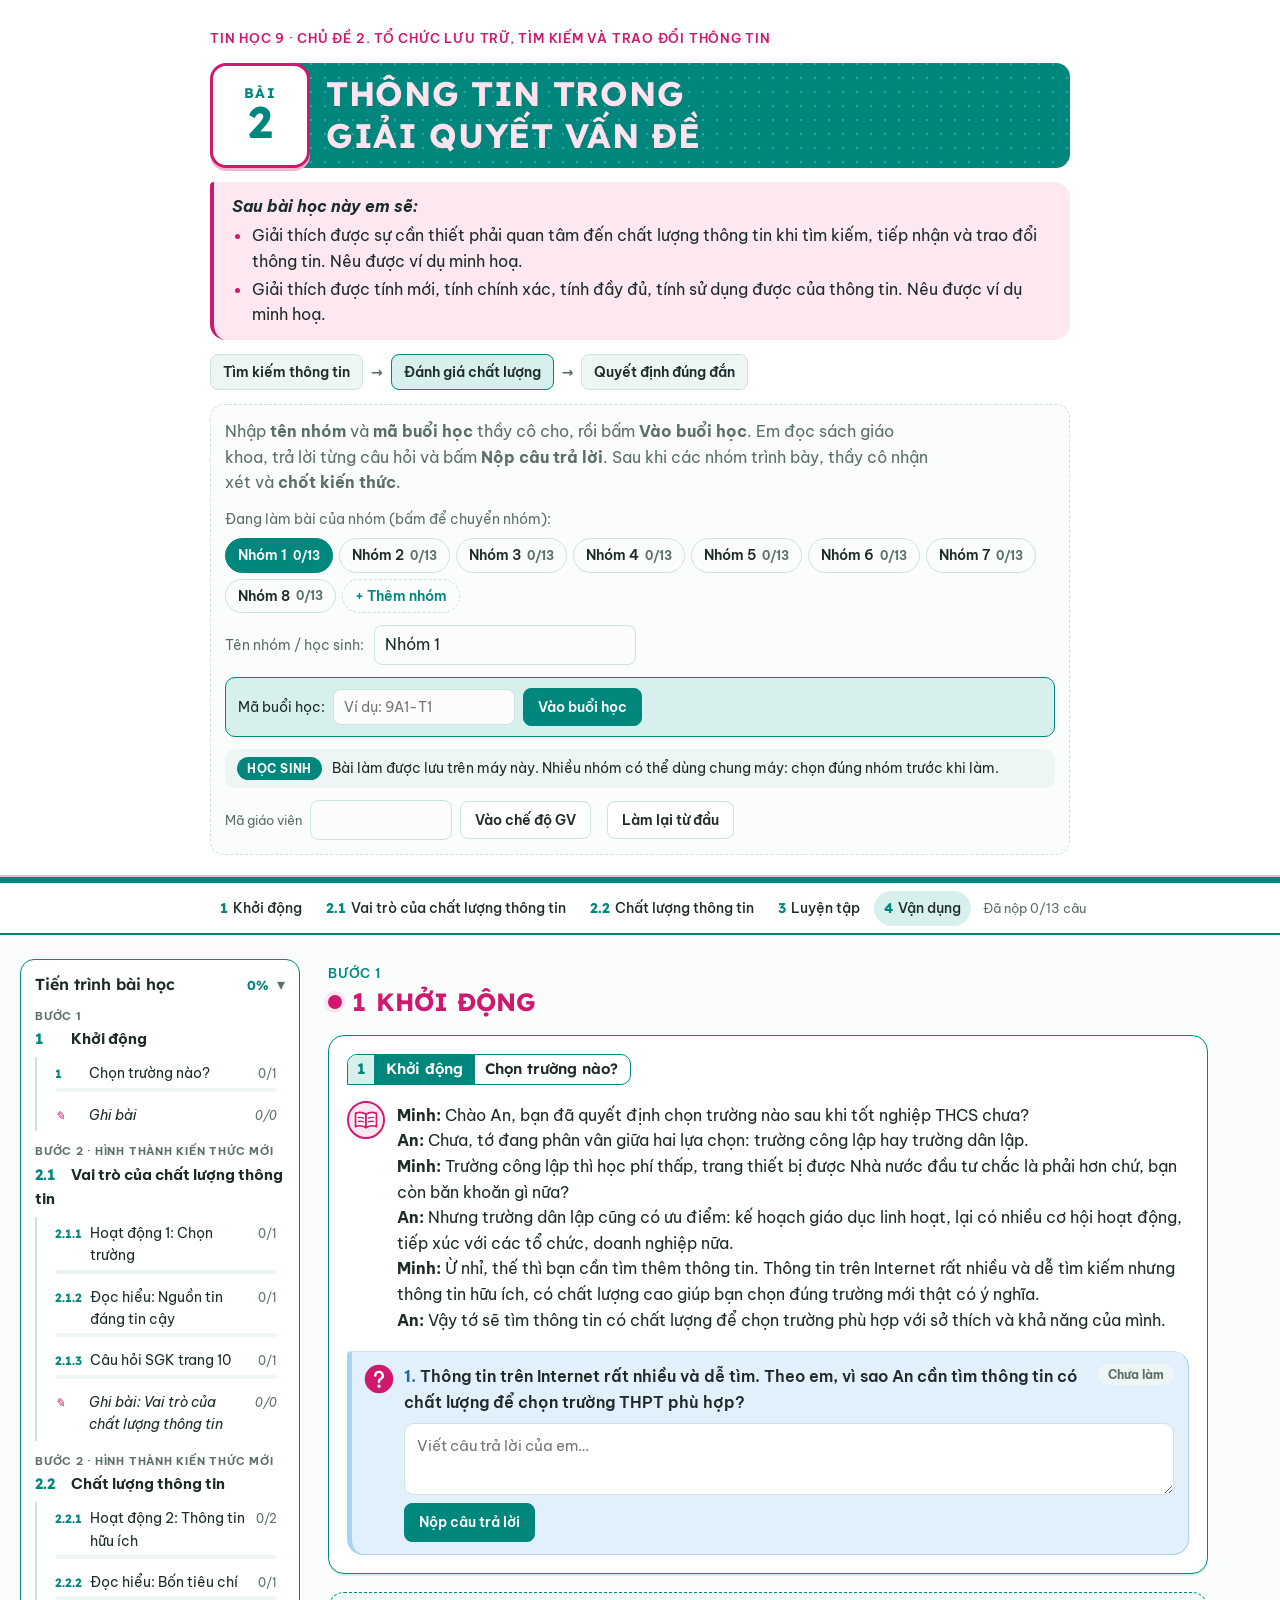
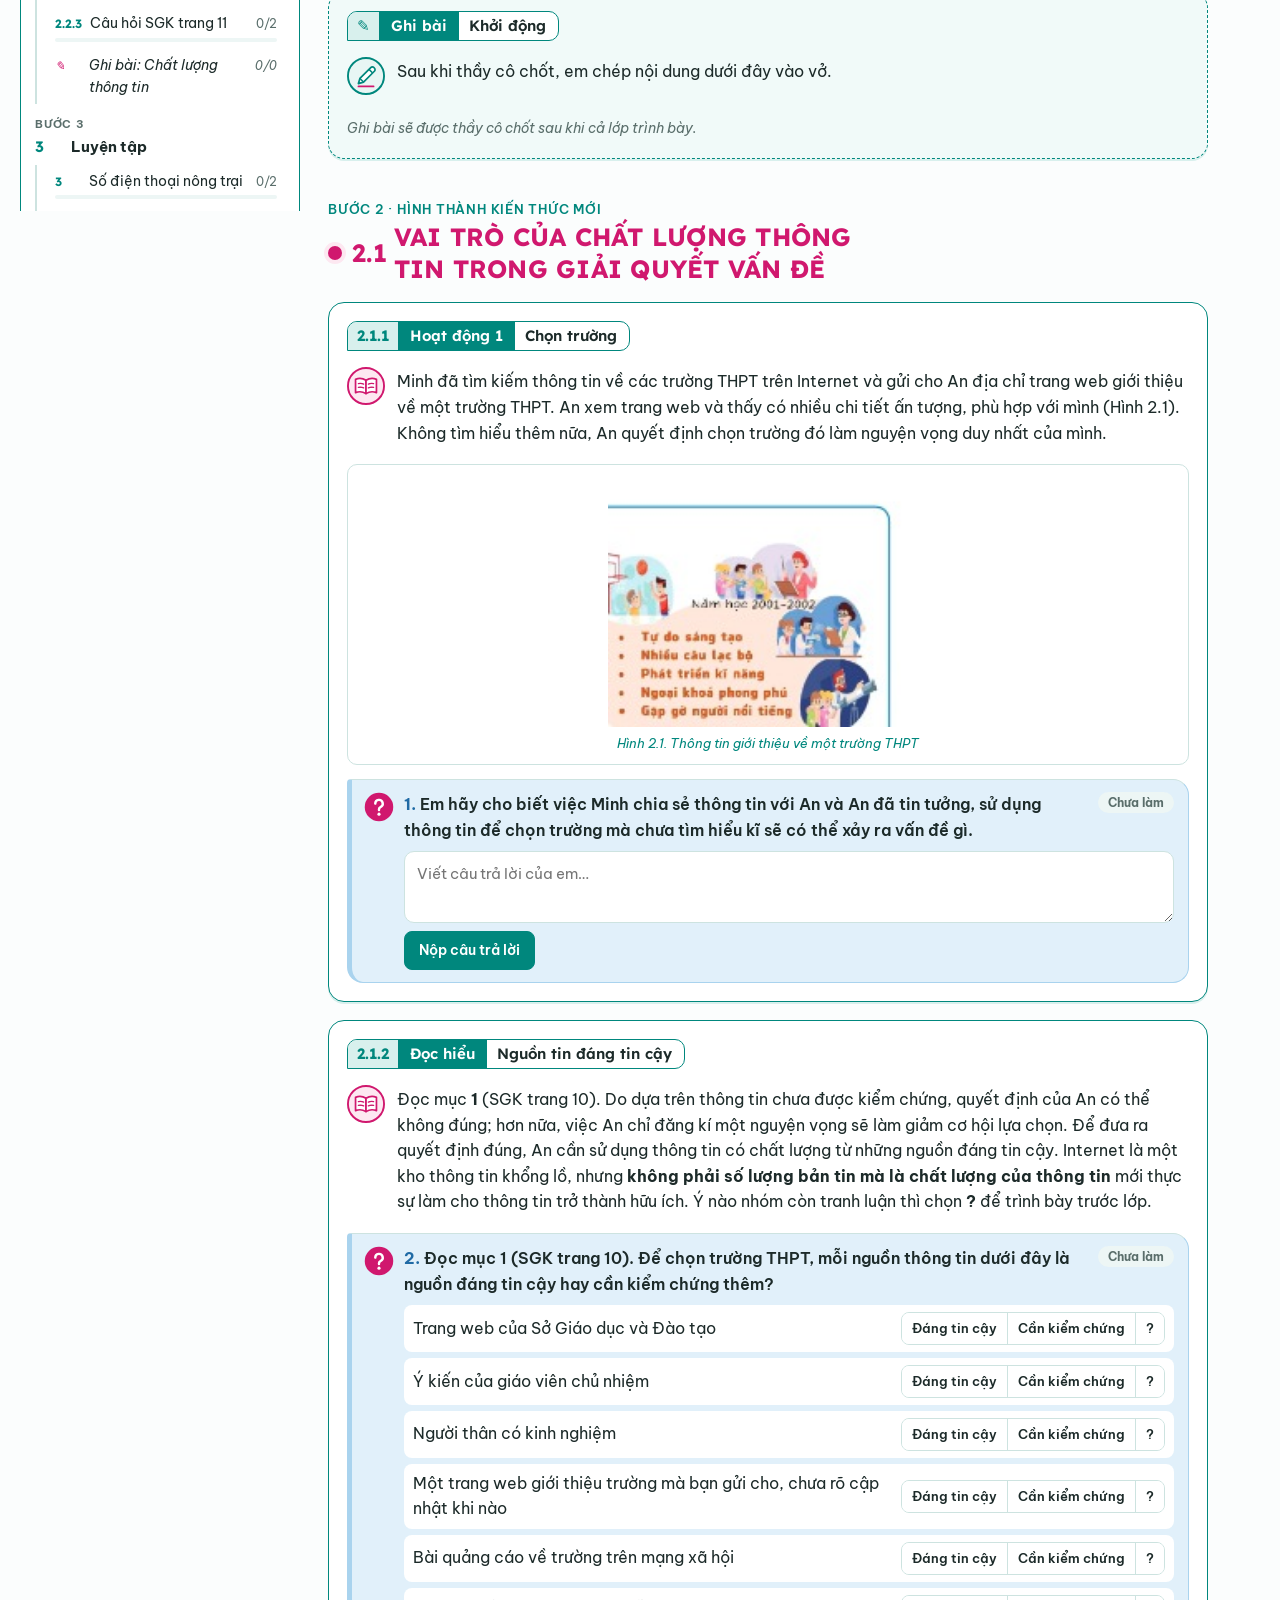
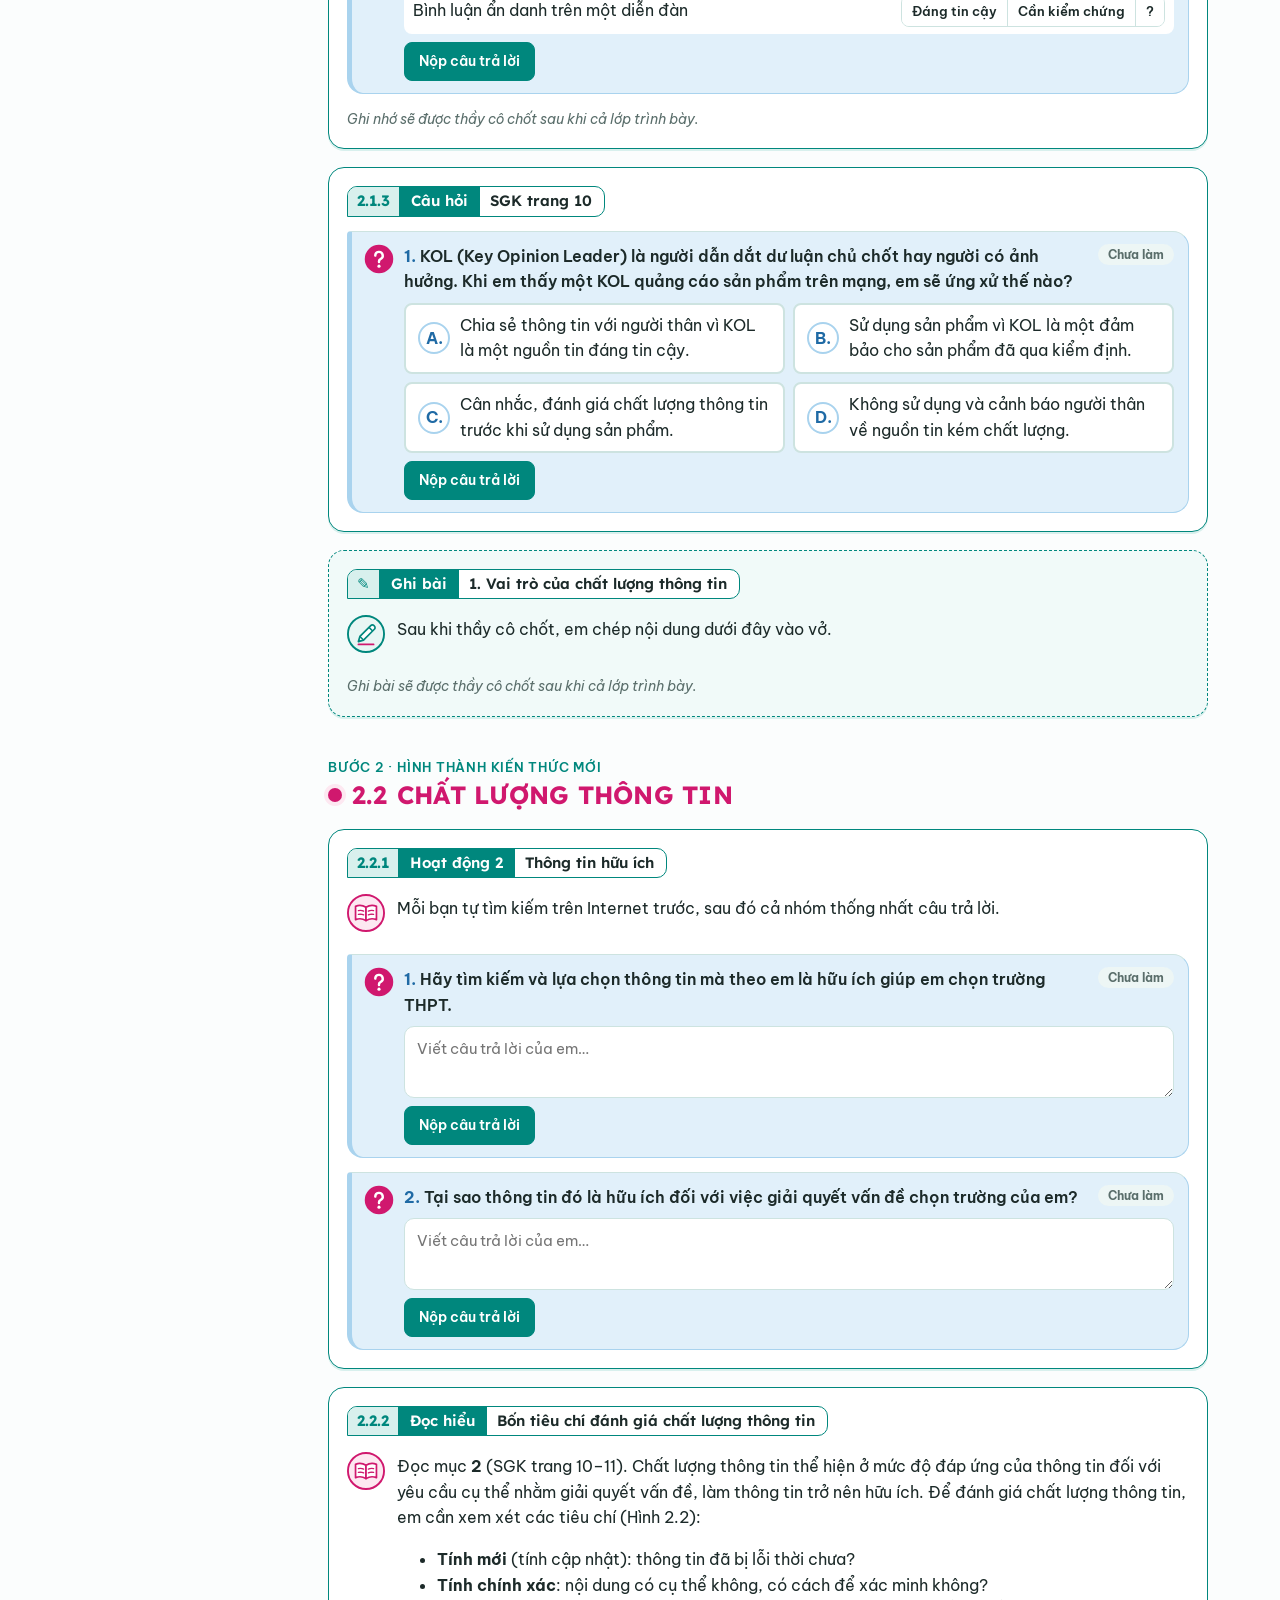
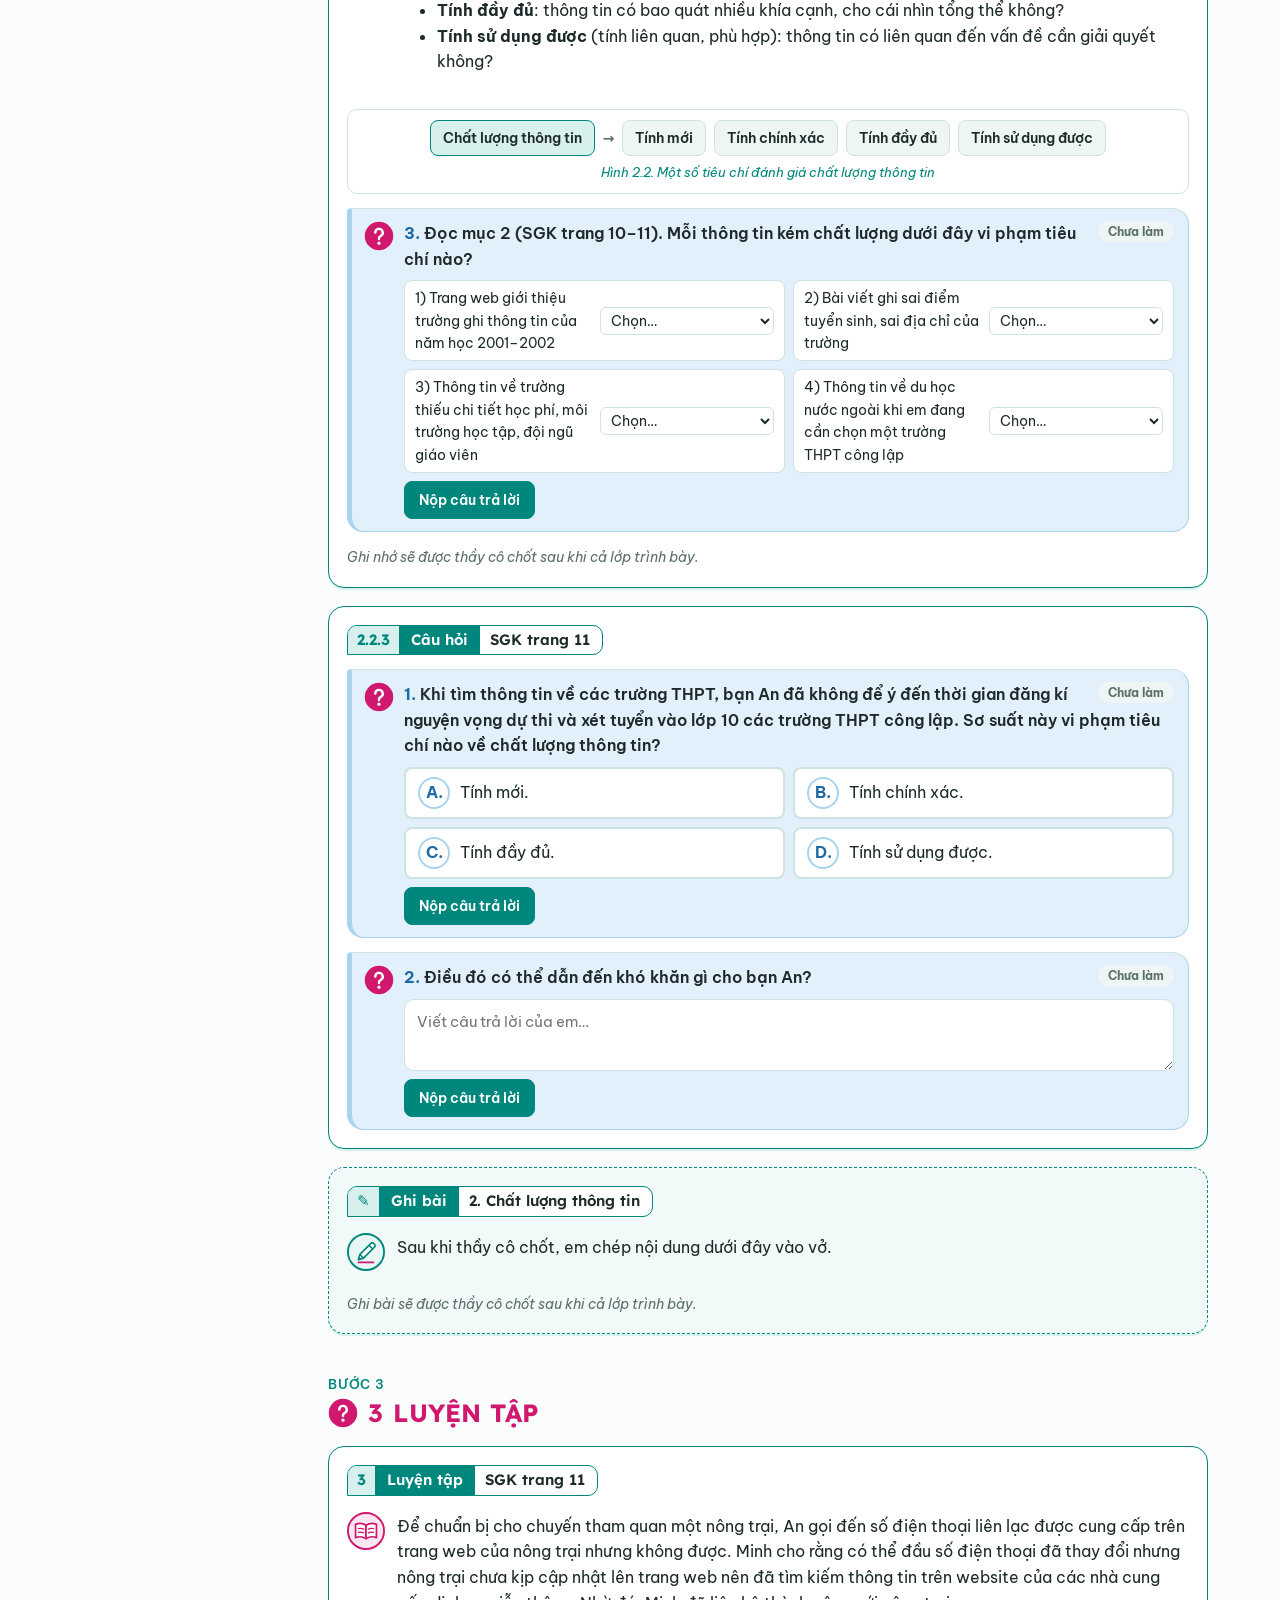
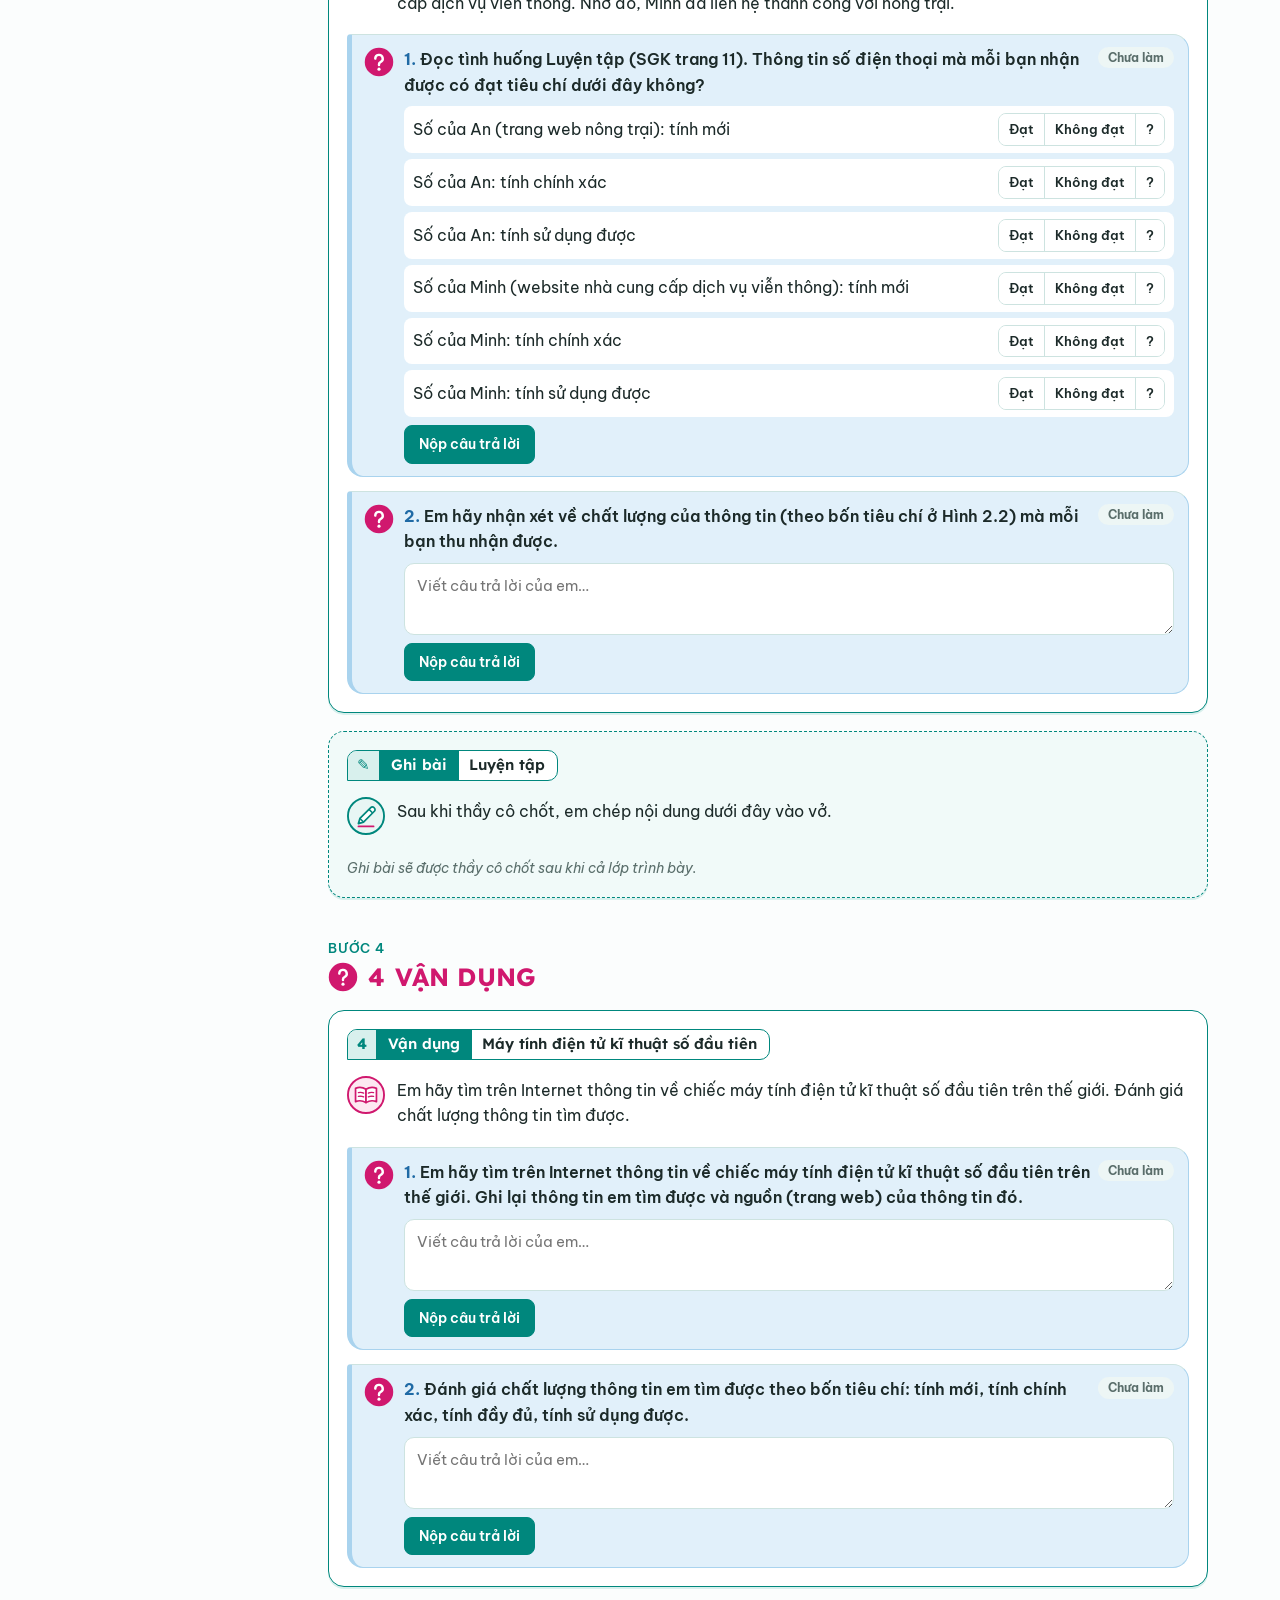
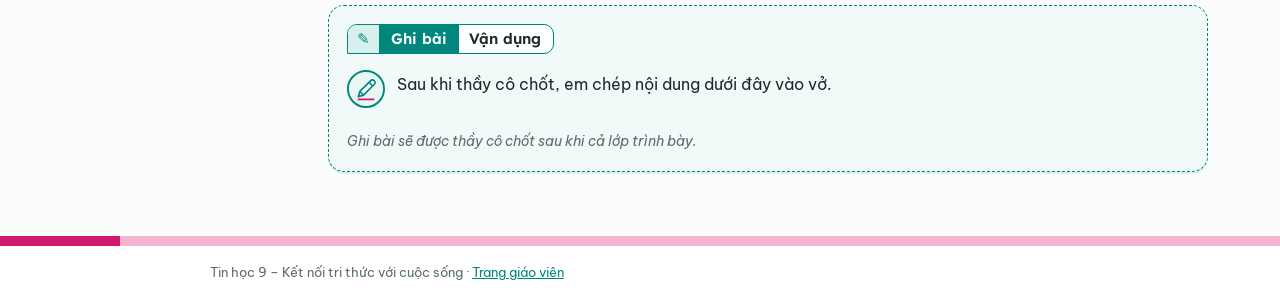
==== index.html @ 8f70b392 "Trang học Tin 9 – Bài 2. Thông tin trong giải quyết vấn đề Co-Authored-By: Claude Opus 5.5 <noreply@" ====
<!doctype html>
<html lang="vi">
<head>
<meta charset="utf-8">
<meta name="viewport" content="width=device-width,initial-scale=1,viewport-fit=cover">
<title>Thông tin trong giải quyết vấn đề · Tin học 9</title>
<link rel="preconnect" href="https://fonts.googleapis.com">
<link rel="stylesheet" href="https://fonts.googleapis.com/css2?family=Be+Vietnam+Pro:ital,wght@0,400;0,500;0,600;0,700;1,400&family=Lexend:wght@500;600;700&display=swap">
<link rel="stylesheet" href="assets/style.css?v=5">
</head>
<body>
<header class="hero">
  <div class="wrap">
    <div class="eyebrow">Tin học 9 · Chủ đề 2. Tổ chức lưu trữ, tìm kiếm và trao đổi thông tin</div>
    <div class="lesson-title"><div class="bai-badge" aria-hidden="true"><span>BÀI</span><b>2</b></div><h1><span class="sr-only">Bài 2. </span>Thông tin trong giải quyết vấn đề</h1></div>
    <div class="goals">
      <p class="goals-t">Sau bài học này em sẽ:</p>
      <ul>
        <li>Giải thích được sự cần thiết phải quan tâm đến chất lượng thông tin khi tìm kiếm, tiếp nhận và trao đổi thông tin. Nêu được ví dụ minh hoạ.</li>
        <li>Giải thích được tính mới, tính chính xác, tính đầy đủ, tính sử dụng được của thông tin. Nêu được ví dụ minh hoạ.</li>
      </ul>
    </div>
    <div class="flow" aria-label="Tìm kiếm thông tin, đánh giá chất lượng rồi mới ra quyết định">
      <span class="node">Tìm kiếm thông tin</span><span class="arr">→</span>
      <span class="node io">Đánh giá chất lượng</span><span class="arr">→</span>
      <span class="node">Quyết định đúng đắn</span>
    </div>
    <div class="panel">
    <p class="lead">Nhập <b>tên nhóm</b> và <b>mã buổi học</b> thầy cô cho, rồi bấm <b>Vào buổi học</b>. Em đọc sách giáo khoa, trả lời từng câu hỏi và bấm <b>Nộp câu trả lời</b>. Sau khi các nhóm trình bày, thầy cô nhận xét và <b>chốt kiến thức</b>.</p>
    <div class="groups" id="group-bar" hidden>
      <span class="gl">Đang làm bài của nhóm (bấm để chuyển nhóm):</span>
      <div class="gchips" id="gchips"></div>
    </div>
    <div class="who">
      <label for="hs-name" id="name-label">Họ tên / Nhóm:</label>
      <input id="hs-name" type="text" placeholder="Ví dụ: Nhóm 3 – 9A1" autocomplete="off">
    </div>
    <div class="join" id="join-box">
      <label for="buoi">Mã buổi học:</label>
      <input id="buoi" type="text" placeholder="Ví dụ: 9A1-T1" autocomplete="off" style="width:160px">
      <button class="btn primary" id="join-go" type="button">Vào buổi học</button>
      <span class="status bad" id="join-msg"></span>
    </div>
    <div class="join" id="join-info" hidden>
      Buổi học: <b id="join-code"></b>
      <button class="btn" id="leave" type="button">Rời buổi học</button>
    </div>
    <div class="mode" id="mode-bar">
      <span class="pill" id="mode-pill">Học sinh</span>
      <span id="mode-text">Bài làm được lưu trên máy này.</span>
      <span class="sync" id="sync"></span>
    </div>
    <div class="tools">
      <span id="pin-box" class="tools">
        <label for="pin" class="status">Mã giáo viên</label>
        <input id="pin" type="password" autocomplete="off" style="width:120px">
        <button class="btn" id="pin-go" type="button">Vào chế độ GV</button>
        <span class="status bad" id="pin-msg"></span>
      </span>
      <button class="btn" id="t-exit" type="button" hidden>Thoát chế độ GV</button>
      <button class="btn keybtn" id="reveal-all" type="button" hidden>Chốt tất cả</button>
      <button class="btn chieu-btn" id="chieu-all" type="button" hidden><svg class="ico" viewBox="0 0 24 24" aria-hidden="true"><rect x="3" y="4" width="18" height="12" rx="1.5"/><path d="M12 16v4M8 20h8"/></svg>Chiếu ghi bài</button>
      <button class="btn keybtn" id="hide-all" type="button" hidden>Ẩn tất cả phần chốt</button>
      <button class="btn" id="reset" type="button">Làm lại từ đầu</button>
      <div class="confirm" id="reset-confirm" hidden>
        <span id="reset-q">Xoá toàn bộ câu trả lời của em?</span>
        <button class="btn" id="reset-yes" type="button">Xoá</button>
        <button class="btn" id="reset-all" type="button" hidden>Xoá bài của tất cả nhóm</button>
        <button class="btn" id="reset-no" type="button">Huỷ</button>
      </div>
    </div>
    </div>
  </div>
</header>

<nav class="toc" aria-label="Mục lục">
  <div class="wrap">
    <a href="#theo-doi" id="toc-dash" hidden>Theo dõi lớp</a>
    <a href="#mo-dau" data-stage="mo-dau"><span class="sn">1</span> Khởi động</a>
    <a href="#phan-1" data-stage="phan-1"><span class="sn">2.1</span> Vai trò của chất lượng thông tin</a>
    <a href="#phan-2" data-stage="phan-2"><span class="sn">2.2</span> Chất lượng thông tin</a>
    <a href="#luyen-tap" data-stage="luyen-tap"><span class="sn">3</span> Luyện tập</a>
    <a href="#van-dung" data-stage="van-dung"><span class="sn">4</span> Vận dụng</a>
    <span class="prog" id="prog"></span>
  </div>
</nav>

<div class="layout">
<aside class="outline" id="outline" aria-label="Tiến trình bài học"></aside>
<main>
  <div class="wrap">

    <section class="part" id="theo-doi" hidden>
      <div class="part-head"><div class="eyebrow">Dành cho giáo viên</div><h2>Theo dõi lớp</h2></div>
      <div class="act">
        <div class="dash-sum" id="dash-sum"></div>
        <div class="tbl-wrap"><table class="tbl"><thead><tr><th>Học sinh / Nhóm</th><th>Đã nộp</th><th>Cập nhật</th><th id="dash-open-h"></th></tr></thead><tbody id="dash-rows"></tbody></table></div>
      </div>
      <div class="act">
        <div class="dash-q">
          <label for="dash-select"><b>Xem câu trả lời của cả lớp:</b></label>
          <select id="dash-select"></select>
          <button class="btn keybtn" id="dash-reveal" type="button">GV chốt câu này</button>
        </div>
        <div class="ans-list" id="dash-answers"></div>
      </div>
    </section>

    <section class="part" id="mo-dau">
      <div class="part-head"><div class="eyebrow">Bước 1</div><h2><span class="sn">1</span> Khởi động</h2></div>
      <div class="act">
        <div class="act-tag"><b>Khởi động</b> Chọn trường nào?</div>
        <div class="reading"><b>Minh:</b> Chào An, bạn đã quyết định chọn trường nào sau khi tốt nghiệp THCS chưa?<br><b>An:</b> Chưa, tớ đang phân vân giữa hai lựa chọn: trường công lập hay trường dân lập.<br><b>Minh:</b> Trường công lập thì học phí thấp, trang thiết bị được Nhà nước đầu tư chắc là phải hơn chứ, bạn còn băn khoăn gì nữa?<br><b>An:</b> Nhưng trường dân lập cũng có ưu điểm: kế hoạch giáo dục linh hoạt, lại có nhiều cơ hội hoạt động, tiếp xúc với các tổ chức, doanh nghiệp nữa.<br><b>Minh:</b> Ừ nhỉ, thế thì bạn cần tìm thêm thông tin. Thông tin trên Internet rất nhiều và dễ tìm kiếm nhưng thông tin hữu ích, có chất lượng cao giúp bạn chọn đúng trường mới thật có ý nghĩa.<br><b>An:</b> Vậy tớ sẽ tìm thông tin có chất lượng để chọn trường phù hợp với sở thích và khả năng của mình.</div>
        <div data-task="kd1" data-n="1"></div>
      </div>
      <div class="act act-ghi">
        <div class="act-tag"><b>Ghi bài</b> Khởi động</div>
        <div class="reading">Sau khi thầy cô chốt, em chép nội dung dưới đây vào vở.</div>
        <div data-concept="g1"></div>
      </div>
    </section>

    <section class="part" id="phan-1">
      <div class="part-head"><div class="eyebrow">Bước 2 · Hình thành kiến thức mới</div><h2><span class="sn">2.1</span> Vai trò của chất lượng thông tin trong giải quyết vấn đề</h2></div>

      <div class="act">
        <div class="act-tag"><b>Hoạt động 1</b> Chọn trường</div>
        <div class="reading">Minh đã tìm kiếm thông tin về các trường THPT trên Internet và gửi cho An địa chỉ trang web giới thiệu về một trường THPT. An xem trang web và thấy có nhiều chi tiết ấn tượng, phù hợp với mình (Hình 2.1). Không tìm hiểu thêm nữa, An quyết định chọn trường đó làm nguyện vọng duy nhất của mình.</div>
        <figure class="fig sm"><img src="hinh/h21.jpg" alt="Trang giới thiệu trường ghi Năm học 2001–2002: tự do sáng tạo, nhiều câu lạc bộ, phát triển kĩ năng, ngoại khoá phong phú, gặp gỡ người nổi tiếng"><figcaption>Hình 2.1. Thông tin giới thiệu về một trường THPT</figcaption></figure>
        <div data-task="hd1" data-n="1"></div>
      </div>

      <div class="act">
        <div class="act-tag"><b>Đọc hiểu</b> Nguồn tin đáng tin cậy</div>
        <div class="reading">Đọc mục <b>1</b> (SGK trang 10). Do dựa trên thông tin chưa được kiểm chứng, quyết định của An có thể không đúng; hơn nữa, việc An chỉ đăng kí một nguyện vọng sẽ làm giảm cơ hội lựa chọn. Để đưa ra quyết định đúng, An cần sử dụng thông tin có chất lượng từ những nguồn đáng tin cậy. Internet là một kho thông tin khổng lồ, nhưng <b>không phải số lượng bản tin mà là chất lượng của thông tin</b> mới thực sự làm cho thông tin trở thành hữu ích. Ý nào nhóm còn tranh luận thì chọn <b>?</b> để trình bày trước lớp.</div>
        <div data-task="nguon" data-n="2"></div>
        <div data-concept="c1"></div>
      </div>

      <div class="act">
        <div class="act-tag"><b>Câu hỏi</b> SGK trang 10</div>
        <div data-task="kol" data-n="1"></div>
      </div>
      <div class="act act-ghi">
        <div class="act-tag"><b>Ghi bài</b> 1. Vai trò của chất lượng thông tin</div>
        <div class="reading">Sau khi thầy cô chốt, em chép nội dung dưới đây vào vở.</div>
        <div data-concept="g2"></div>
      </div>
    </section>

    <section class="part" id="phan-2">
      <div class="part-head"><div class="eyebrow">Bước 2 · Hình thành kiến thức mới</div><h2><span class="sn">2.2</span> Chất lượng thông tin</h2></div>

      <div class="act">
        <div class="act-tag"><b>Hoạt động 2</b> Thông tin hữu ích</div>
        <div class="reading">Mỗi bạn tự tìm kiếm trên Internet trước, sau đó cả nhóm thống nhất câu trả lời.</div>
        <div data-task="hd2a" data-n="1"></div>
        <div data-task="hd2b" data-n="2"></div>
      </div>

      <div class="act">
        <div class="act-tag"><b>Đọc hiểu</b> Bốn tiêu chí đánh giá chất lượng thông tin</div>
        <div class="reading">Đọc mục <b>2</b> (SGK trang 10–11). Chất lượng thông tin thể hiện ở mức độ đáp ứng của thông tin đối với yêu cầu cụ thể nhằm giải quyết vấn đề, làm thông tin trở nên hữu ích. Để đánh giá chất lượng thông tin, em cần xem xét các tiêu chí (Hình 2.2):<ul><li><b>Tính mới</b> (tính cập nhật): thông tin đã bị lỗi thời chưa?</li><li><b>Tính chính xác</b>: nội dung có cụ thể không, có cách để xác minh không?</li><li><b>Tính đầy đủ</b>: thông tin có bao quát nhiều khía cạnh, cho cái nhìn tổng thể không?</li><li><b>Tính sử dụng được</b> (tính liên quan, phù hợp): thông tin có liên quan đến vấn đề cần giải quyết không?</li></ul></div>
        <figure class="fig">
          <div class="flow" style="justify-content:center">
            <span class="node io">Chất lượng thông tin</span><span class="arr">→</span>
            <span class="node">Tính mới</span><span class="node">Tính chính xác</span><span class="node">Tính đầy đủ</span><span class="node">Tính sử dụng được</span>
          </div>
          <figcaption>Hình 2.2. Một số tiêu chí đánh giá chất lượng thông tin</figcaption>
        </figure>
        <div data-task="tc" data-n="3"></div>
        <div data-concept="c2"></div>
      </div>

      <div class="act">
        <div class="act-tag"><b>Câu hỏi</b> SGK trang 11</div>
        <div data-task="p11a" data-n="1"></div>
        <div data-task="p11b" data-n="2"></div>
      </div>
      <div class="act act-ghi">
        <div class="act-tag"><b>Ghi bài</b> 2. Chất lượng thông tin</div>
        <div class="reading">Sau khi thầy cô chốt, em chép nội dung dưới đây vào vở.</div>
        <div data-concept="g3"></div>
      </div>
    </section>

    <section class="part" id="luyen-tap">
      <div class="part-head"><div class="eyebrow">Bước 3</div><h2><span class="sn">3</span> Luyện tập</h2></div>
      <div class="act">
        <div class="act-tag"><b>Luyện tập</b> SGK trang 11</div>
        <div class="reading">Để chuẩn bị cho chuyến tham quan một nông trại, An gọi đến số điện thoại liên lạc được cung cấp trên trang web của nông trại nhưng không được. Minh cho rằng có thể đầu số điện thoại đã thay đổi nhưng nông trại chưa kịp cập nhật lên trang web nên đã tìm kiếm thông tin trên website của các nhà cung cấp dịch vụ viễn thông. Nhờ đó, Minh đã liên hệ thành công với nông trại.</div>
        <div data-task="lt1" data-n="1"></div>
        <div data-task="lt2" data-n="2"></div>
      </div>
      <div class="act act-ghi">
        <div class="act-tag"><b>Ghi bài</b> Luyện tập</div>
        <div class="reading">Sau khi thầy cô chốt, em chép nội dung dưới đây vào vở.</div>
        <div data-concept="g4"></div>
      </div>
    </section>

    <section class="part" id="van-dung">
      <div class="part-head"><div class="eyebrow">Bước 4</div><h2><span class="sn">4</span> Vận dụng</h2></div>
      <div class="act">
        <div class="act-tag"><b>Vận dụng</b> Máy tính điện tử kĩ thuật số đầu tiên</div>
        <div class="reading">Em hãy tìm trên Internet thông tin về chiếc máy tính điện tử kĩ thuật số đầu tiên trên thế giới. Đánh giá chất lượng thông tin tìm được.</div>
        <div data-task="vd1" data-n="1"></div>
        <div data-task="vd2" data-n="2"></div>
      </div>
      <div class="act act-ghi">
        <div class="act-tag"><b>Ghi bài</b> Vận dụng</div>
        <div class="reading">Sau khi thầy cô chốt, em chép nội dung dưới đây vào vở.</div>
        <div data-concept="g5"></div>
      </div>
    </section>

  </div>
</main>
</div>

<footer class="foot"><div class="wrap">Tin học 9 – Kết nối tri thức với cuộc sống · <a href="giaovien.html">Trang giáo viên</a></div></footer>
<script src="config.js?v=5"></script>
<script src="assets/content.js?v=5"></script>
<script src="assets/outline.js?v=5"></script>
<script src="assets/api.js?v=5"></script>
<script src="assets/chieu.js?v=5"></script>
<script src="assets/hs.js?v=5"></script>
</body>
</html>
---- assets/style.css ----
/* Layout: một cột bài học đọc từ trên xuống, mục lục dính trên cùng; mỗi câu hỏi là một phiếu: HS nộp, GV chốt. GV có thêm bảng theo dõi lớp. */
/* Màu theo phong cách SGK Kết nối tri thức: xanh ngọc (hoạt động, tiêu đề bài), hồng (số bài, đề mục),
   cam (ghi nhớ), xanh da trời nhạt (câu hỏi) */
:root{
  --bg:#fbfdfd; --surface:#ffffff; --sunk:#edf6f5; --line:#cde3e0;
  --fg:#1c2a29; --muted:#5a6e6b;
  --accent:#00877d; --accent-ink:#ffffff; --accent-soft:#d8f0ed;
  --pink:#d0186e; --pink-soft:#fde8f1; --pink-line:#f3b5d0; --pink-ink:#ffe3ef;
  --key:#b45309; --key-soft:#fde5c6; --key-line:#f5b56a;
  --qbox:#e1f0fa; --qline:#a9d3ee; --qink:#1f6aa5;
  --ok:#15803d; --ok-soft:#dcf3e3; --bad:#b91c1c; --bad-soft:#fde3e3;
  --info:#1d4ed8; --info-soft:#e1eafd; --warn:#a16207; --warn-soft:#fdf2d3;
  --font-display:"Lexend","Be Vietnam Pro",system-ui,sans-serif;
  --font-body:"Be Vietnam Pro",system-ui,-apple-system,"Segoe UI",sans-serif;
}
@media (prefers-color-scheme:dark){:root:not([data-theme="light"]){
  --bg:#0e1716; --surface:#152220; --sunk:#1b2b28; --line:#2b403c;
  --fg:#e3efec; --muted:#9bb3ad;
  --accent:#3cc2ad; --accent-ink:#06201c; --accent-soft:#173a35;
  --pink:#f472b6; --pink-soft:#3a1529; --pink-line:#6b2a4b; --pink-ink:#ffe3ef;
  --key:#fbaa5a; --key-soft:#33220f; --key-line:#6b4518;
  --qbox:#132a3b; --qline:#2b5476; --qink:#8cc4f0;
  --ok:#4ade80; --ok-soft:#14301f; --bad:#f87171; --bad-soft:#3a1717;
  --info:#7aa7ff; --info-soft:#17284a; --warn:#e8b64c; --warn-soft:#3a2e10;
  color-scheme:dark}}
:root[data-theme="dark"]{
  --bg:#0e1716; --surface:#152220; --sunk:#1b2b28; --line:#2b403c;
  --fg:#e3efec; --muted:#9bb3ad;
  --accent:#3cc2ad; --accent-ink:#06201c; --accent-soft:#173a35;
  --pink:#f472b6; --pink-soft:#3a1529; --pink-line:#6b2a4b; --pink-ink:#ffe3ef;
  --key:#fbaa5a; --key-soft:#33220f; --key-line:#6b4518;
  --qbox:#132a3b; --qline:#2b5476; --qink:#8cc4f0;
  --ok:#4ade80; --ok-soft:#14301f; --bad:#f87171; --bad-soft:#3a1717;
  --info:#7aa7ff; --info-soft:#17284a; --warn:#e8b64c; --warn-soft:#3a2e10;
  color-scheme:dark}

body{background:var(--bg);color:var(--fg);font-family:var(--font-body);font-size:16px;line-height:1.6}
body::before{content:"";position:fixed;inset:0 0 auto;height:env(safe-area-inset-top,0px);z-index:10;background:var(--surface)}
.wrap{max-width:860px;margin:0 auto;padding-left:max(16px,env(safe-area-inset-left,0px));padding-right:max(16px,env(safe-area-inset-right,0px))}
h1,h2,h3{font-family:var(--font-display);text-wrap:balance;line-height:1.25;margin:0}
h1{font-size:clamp(28px,5vw,40px);font-weight:700}
h2{font-size:24px;font-weight:700}
h3{font-size:18px;font-weight:600}
p{margin:0}
button{font:inherit;cursor:pointer}
button:focus-visible,textarea:focus-visible,select:focus-visible,input:focus-visible{outline:3px solid var(--accent);outline-offset:2px}

header.hero{background:var(--surface);border-bottom:1px solid var(--line)}
header.hero .wrap{padding-block:28px 22px;display:grid;gap:14px}
.eyebrow{font-size:13px;font-weight:600;letter-spacing:.06em;text-transform:uppercase;color:var(--accent)}
.lead{color:var(--muted);max-width:64ch}
.flow{display:flex;flex-wrap:wrap;align-items:center;gap:8px;font-size:14px;font-weight:600}
.flow .node{padding:6px 12px;border-radius:8px;background:var(--sunk);border:1px solid var(--line)}
.flow .node.io{background:var(--accent-soft);border-color:var(--accent)}
.flow .arr{color:var(--muted)}
.who{display:flex;flex-wrap:wrap;gap:10px;align-items:center}
.who label{font-size:14px;color:var(--muted)}
input[type=text],input[type=password]{font:inherit;padding:6px 10px;border:1px solid var(--line);border-radius:8px;background:var(--bg);color:var(--fg);min-width:0;width:240px;max-width:100%}
.mode{display:flex;flex-wrap:wrap;gap:10px;align-items:center;font-size:14px;padding:8px 12px;border-radius:10px;background:var(--sunk)}
.mode .pill{font-weight:700;font-size:12px;letter-spacing:.05em;text-transform:uppercase;padding:2px 10px;border-radius:999px;background:var(--accent);color:var(--accent-ink)}
.mode .pill.t{background:var(--key);color:var(--accent-ink)}
.mode .sync{color:var(--muted)}
.tools{display:flex;flex-wrap:wrap;gap:8px;align-items:center}
.groups{display:grid;gap:8px}
.groups .gl{font-size:14px;color:var(--muted)}
.gchips{display:flex;flex-wrap:wrap;gap:6px}
.gchip{display:inline-flex;gap:6px;align-items:center;border:1px solid var(--line);background:var(--bg);color:var(--fg);padding:5px 12px;border-radius:999px;font-size:14px;font-weight:600;max-width:100%}
.gchip .gn{overflow:hidden;text-overflow:ellipsis;white-space:nowrap;max-width:14ch}
.gchip .gc{font-size:12px;font-weight:700;color:var(--muted);font-variant-numeric:tabular-nums}
.gchip[aria-pressed="true"]{background:var(--accent);border-color:var(--accent);color:var(--accent-ink)}
.gchip[aria-pressed="true"] .gc{color:var(--accent-ink)}
.gchip.add{border-style:dashed;color:var(--accent)}
.confirm{display:flex;flex-wrap:wrap;gap:8px;align-items:center;font-size:14px;background:var(--bad-soft);border:1px solid var(--bad);padding:8px 10px;border-radius:8px}

nav.toc{position:sticky;top:env(safe-area-inset-top,0px);z-index:5;background:var(--surface);border-bottom:1px solid var(--line)}
nav.toc .wrap{display:flex;gap:4px;align-items:center;padding-block:8px;overflow-x:auto}
nav.toc a{white-space:nowrap;text-decoration:none;color:var(--fg);font-size:14px;font-weight:500;padding:6px 10px;border-radius:999px}
nav.toc a:hover{background:var(--sunk)}
nav.toc .prog{margin-left:auto;white-space:nowrap;font-size:13px;color:var(--muted);font-variant-numeric:tabular-nums;padding-left:8px}

main .wrap{display:grid;gap:40px;padding-block:28px 64px}
section.part{display:grid;gap:18px;scroll-margin-top:64px}
.part-head{display:grid;gap:6px;border-bottom:2px solid var(--accent);padding-bottom:8px}
.act{display:grid;gap:14px;background:var(--surface);border:1px solid var(--line);border-radius:14px;padding:18px;min-width:0}
.act-tag{display:inline-flex;flex-wrap:wrap;gap:8px;align-items:baseline;font-family:var(--font-display);font-weight:600;font-size:15px}
.act-tag b{background:var(--accent);color:var(--accent-ink);padding:2px 10px;border-radius:6px;font-weight:600}
.reading{background:var(--sunk);border-radius:10px;padding:12px 14px;font-size:15px}

figure.fig{margin:0;display:grid;gap:6px;justify-items:center;background:#ffffff;border:1px solid var(--line);border-radius:10px;padding:10px}
figure.fig img{display:block;width:100%;height:auto}
figure.fig.sm img{max-width:320px}
figure.fig figcaption{font-size:13px;color:#2f6f63;font-style:italic;text-align:center}

.q{display:grid;gap:8px;padding-top:14px;border-top:1px dashed var(--line);min-width:0}
.q-text{font-weight:600}
.q-text .n{color:var(--accent);margin-right:4px}
textarea{font:inherit;font-size:15px;width:100%;min-height:72px;resize:vertical;padding:10px 12px;border:1px solid var(--line);border-radius:10px;background:var(--bg);color:var(--fg);box-sizing:border-box}
textarea[readonly]{background:var(--sunk)}
.row{display:flex;flex-wrap:wrap;gap:8px;align-items:center}
.btn{border:1px solid var(--line);background:var(--surface);color:var(--fg);padding:7px 14px;border-radius:8px;font-size:14px;font-weight:600}
.btn:hover:not(:disabled){border-color:var(--accent)}
.btn.primary{background:var(--accent);border-color:var(--accent);color:var(--accent-ink)}
.btn.keybtn{border-color:var(--key-line);color:var(--key);background:var(--key-soft)}
.btn:disabled{opacity:.45;cursor:not-allowed}
.status{font-size:13px;color:var(--muted)}
.status.ok{color:var(--ok)} .status.bad{color:var(--bad)}

.key{border:1px solid var(--key-line);background:var(--key-soft);border-radius:10px;padding:12px 14px;display:grid;gap:8px}
.key-label{font-size:12px;font-weight:700;letter-spacing:.07em;text-transform:uppercase;color:var(--key)}
.key ul{margin:0;padding-left:20px}
.key .note label{font-size:13px;color:var(--muted)}
.key .note textarea{min-height:52px;background:var(--surface)}
.concept-wrap{display:grid;gap:10px}
.concept{border:2px solid var(--key);background:var(--key-soft);border-radius:12px;padding:14px 16px;display:grid;gap:8px}
.concept h3{color:var(--key)}
.concept ul{margin:0;padding-left:20px;display:grid;gap:4px}
.wait{font-size:14px;color:var(--muted);font-style:italic}

.opts{display:grid;grid-template-columns:repeat(2,minmax(0,1fr));gap:8px}
@media (max-width:520px){.opts{grid-template-columns:1fr}}
.opt{text-align:left;border:1px solid var(--line);background:var(--bg);color:var(--fg);padding:8px 12px;border-radius:8px}
.opt .l{font-weight:700;margin-right:6px;color:var(--accent)}
.opt.sel{border-color:var(--accent);background:var(--accent-soft)}
.opt.right{border-color:var(--ok);background:var(--ok-soft)}
.opt.wrong{border-color:var(--bad);background:var(--bad-soft)}
.opt:disabled{cursor:default}

.sort{display:grid;gap:6px}
.sort-row{display:grid;grid-template-columns:minmax(0,1fr) auto;gap:10px;align-items:center;padding:6px 8px;border-radius:8px;background:var(--bg);border:1px solid transparent}
.sort-row.right{border-color:var(--ok);background:var(--ok-soft)}
.sort-row.wrong{border-color:var(--bad);background:var(--bad-soft)}
.sort-row .hint{display:block;font-size:13px;color:var(--bad);font-weight:600}
.seg{display:inline-flex;flex-wrap:wrap;border:1px solid var(--line);border-radius:8px;overflow:hidden}
.seg button{border:0;background:var(--surface);color:var(--fg);padding:5px 10px;font-size:13px;font-weight:600;border-left:1px solid var(--line)}
.seg button:first-child{border-left:0}
.seg button[aria-pressed="true"]{background:var(--accent);color:var(--accent-ink)}
.seg button.unsure[aria-pressed="true"]{background:var(--key);color:var(--accent-ink)}
.seg button:disabled{cursor:default}
@media (max-width:560px){.sort-row{grid-template-columns:1fr}}

.match{display:grid;grid-template-columns:repeat(3,minmax(0,1fr));gap:8px}
@media (max-width:620px){.match{grid-template-columns:repeat(2,minmax(0,1fr))}}
.match.wide{grid-template-columns:repeat(2,minmax(0,1fr))}
@media (max-width:620px){.match.wide{grid-template-columns:1fr}}
.match.wide select{max-width:60%}
.match label{display:flex;justify-content:space-between;align-items:center;gap:8px;padding:6px 10px;border:1px solid var(--line);border-radius:8px;background:var(--bg);font-size:14px}
.match label.right{border-color:var(--ok);background:var(--ok-soft)}
.match label.wrong{border-color:var(--bad);background:var(--bad-soft)}
.match select{font:inherit;padding:3px 6px;border-radius:6px;border:1px solid var(--line);background:var(--surface);color:var(--fg)}

.order{list-style:none;margin:0;padding:0;display:grid;gap:6px}
.order li{display:grid;grid-template-columns:auto minmax(0,1fr) auto;gap:10px;align-items:center;padding:8px 10px;border:1px solid var(--line);border-radius:8px;background:var(--bg)}
.order li.right{border-color:var(--ok);background:var(--ok-soft)}
.order li.wrong{border-color:var(--bad);background:var(--bad-soft)}
.order .pos{font-weight:700;color:var(--accent);font-variant-numeric:tabular-nums}
.order .mv{display:flex;gap:4px}
.order .mv button{border:1px solid var(--line);background:var(--surface);color:var(--fg);border-radius:6px;width:32px;height:30px}

/* Teacher dashboard */
#theo-doi .act{gap:12px}
.dash-sum{display:flex;flex-wrap:wrap;gap:14px;font-size:14px;color:var(--muted)}
.dash-sum b{color:var(--fg);font-variant-numeric:tabular-nums}
.tbl-wrap{overflow-x:auto}
table.tbl{border-collapse:collapse;width:100%;font-size:14px}
.tbl th,.tbl td{text-align:left;padding:7px 10px;border-bottom:1px solid var(--line);vertical-align:top}
.tbl th{font-size:12px;letter-spacing:.05em;text-transform:uppercase;color:var(--muted)}
.tbl td.num{font-variant-numeric:tabular-nums;white-space:nowrap}
.chip{display:inline-block;font-size:12px;font-weight:700;padding:1px 8px;border-radius:999px;white-space:nowrap}
.chip.ok{background:var(--ok-soft);color:var(--ok)} .chip.bad{background:var(--bad-soft);color:var(--bad)}
.chip.sub{background:var(--accent-soft);color:var(--accent)} .chip.draft{background:var(--sunk);color:var(--muted)}
.dash-q{display:flex;flex-wrap:wrap;gap:8px;align-items:center}
.dash-q select{font:inherit;padding:6px 8px;border-radius:8px;border:1px solid var(--line);background:var(--surface);color:var(--fg);max-width:100%}
.ans-list{display:grid;gap:8px}
.ans-item{display:grid;gap:4px;padding:10px 12px;border:1px solid var(--line);border-radius:10px;background:var(--bg)}
.ans-item .who-l{display:flex;gap:8px;align-items:center;font-weight:600;font-size:14px}
.ans-item .txt{white-space:pre-wrap;font-size:15px}
.empty{font-size:14px;color:var(--muted)}

@media (prefers-reduced-motion:no-preference){.key,.concept{animation:pop .25s ease-out}}
@keyframes pop{from{transform:translateY(-4px);opacity:.6}to{transform:none;opacity:1}}

/* Trang GitHub: vào buổi học, chân trang, trang giáo viên */
html{-webkit-text-size-adjust:100%}
body{margin:0}
.join{display:flex;flex-wrap:wrap;gap:8px;align-items:center;font-size:14px;padding:10px 12px;border:1px solid var(--accent);border-radius:10px;background:var(--accent-soft)}
footer.foot{border-top:1px solid var(--line);background:var(--surface)}
footer.foot .wrap{padding-block:16px;font-size:13px;color:var(--muted)}
footer.foot a{color:var(--accent)}
.login{display:grid;gap:10px;max-width:520px}
.login .row label{min-width:130px;font-size:14px;color:var(--muted)}
.share{display:flex;flex-wrap:wrap;gap:16px;align-items:center}
.share .qr{background:#ffffff;padding:8px;border-radius:8px;border:1px solid var(--line);line-height:0}
.share .qr img,.share .qr canvas{display:block;width:180px;height:180px;image-rendering:pixelated}
.share code{font-size:13px;word-break:break-all;background:var(--sunk);padding:4px 8px;border-radius:6px}
.big-code{font-family:var(--font-display);font-size:28px;font-weight:700;letter-spacing:.04em;color:var(--accent)}
.rev-list{display:grid;gap:6px}
.rev-row{display:grid;grid-template-columns:minmax(0,1fr) auto;gap:10px;align-items:center;padding:6px 10px;border:1px solid var(--line);border-radius:8px;background:var(--bg);font-size:14px}
.rev-row.on{border-color:var(--key-line);background:var(--key-soft)}
.rev-group{font-size:12px;font-weight:700;letter-spacing:.06em;text-transform:uppercase;color:var(--muted);margin-top:6px}
.key-inline{border-left:3px solid var(--key);padding:6px 10px;background:var(--key-soft);border-radius:0 8px 8px 0;font-size:14px}
.key-inline ul{margin:0;padding-left:18px}
[hidden]{display:none!important}
img{max-width:100%}
body{font-size:16px}
/* Trang giáo viên: bài học kèm bài các nhóm */
.app-grid,.lesson-grid{display:grid;gap:40px}
select.filter{font:inherit;font-size:14px;padding:4px 8px;border-radius:8px;border:1px solid var(--line);background:var(--surface);color:var(--fg);max-width:180px}
details.key-det summary{cursor:pointer;font-size:14px;font-weight:600;color:var(--key)}
details.key-det .key-inline{margin-top:6px}
.tq .ans-list{display:grid;gap:8px}
.fb-edit{display:grid;gap:6px;padding-top:6px;border-top:1px dashed var(--line)}
.fb-edit textarea{min-height:48px;background:var(--surface)}
.chip.nx{background:var(--key-soft);color:var(--key)}
/* Trang học sinh: nhận xét của giáo viên */
.feedback{border-left:3px solid var(--accent);background:var(--accent-soft);border-radius:0 10px 10px 0;padding:8px 12px;display:grid;gap:2px}
.feedback .fl{font-size:12px;font-weight:700;letter-spacing:.06em;text-transform:uppercase;color:var(--accent)}
.feedback .ft{white-space:pre-wrap}
/* Nút khen */
.ico{width:16px;height:16px;flex:none;fill:none;stroke:currentColor;stroke-width:2;stroke-linecap:round;stroke-linejoin:round;vertical-align:-3px}
.like-btn{display:inline-flex;gap:6px;align-items:center}
.like-btn.suggest{border-color:var(--ok);color:var(--ok)}
.like-btn[aria-pressed="true"]{background:var(--ok);border-color:var(--ok);color:var(--accent-ink)}
.like-btn[aria-pressed="true"] .ico{fill:currentColor}
.chip.like{background:var(--ok-soft);color:var(--ok);display:inline-flex;gap:4px;align-items:center}
.chip.like .ico{width:12px;height:12px;fill:currentColor;vertical-align:0}
.liked{display:inline-flex;gap:8px;align-items:center;font-weight:700;color:var(--ok);background:var(--ok-soft);border:1px solid var(--ok);border-radius:999px;padding:4px 12px;justify-self:start;font-size:14px}
.liked .ico{width:18px;height:18px;fill:currentColor}
/* Gợi ý nhận xét */
.nx-chips{display:flex;flex-wrap:wrap;gap:6px;align-items:center}
.nx-chip{font:inherit;font-size:13px;text-align:left;border:1px solid var(--line);background:var(--surface);color:var(--fg);padding:4px 10px;border-radius:999px;max-width:100%;cursor:pointer}
.nx-chip:hover{border-color:var(--accent)}
.nx-chip.ok{border-color:var(--ok);color:var(--ok);background:var(--ok-soft)}
.nx-chip.fix{border-color:var(--key-line);color:var(--key);background:var(--key-soft)}
.nx-chip.auto{border-color:var(--bad);color:var(--bad);background:var(--bad-soft)}

/* ===== Tiến trình bài học (bố cục 2 cột trên màn hình rộng) ===== */
.layout{display:block}
.outline{padding-left:max(16px,env(safe-area-inset-left,0px));padding-right:max(16px,env(safe-area-inset-right,0px));padding-block:16px 0}
@media (min-width:1100px){
  .layout{display:grid;grid-template-columns:280px minmax(0,1fr);gap:28px;max-width:1240px;margin:0 auto;padding-inline:20px}
  .layout main .wrap{max-width:880px;margin:0;padding-left:0;padding-right:0}
  .outline{position:sticky;top:calc(env(safe-area-inset-top,0px) + 56px);align-self:start;max-height:calc(100vh - 72px);overflow:auto;padding:24px 0 24px}
}
details.ol{background:var(--surface);border:1px solid var(--line);border-radius:14px;padding:12px 14px}
details.ol > summary{cursor:pointer;display:flex;justify-content:space-between;align-items:center;font-family:var(--font-display);font-weight:600;font-size:16px;list-style:none}
details.ol > summary::-webkit-details-marker{display:none}
details.ol > summary::after{content:"▾";color:var(--muted);margin-left:8px}
details.ol:not([open]) > summary::after{content:"▸"}
.ol-total{margin-left:auto;font-size:13px;font-weight:700;color:var(--accent);font-variant-numeric:tabular-nums}
.ol-stages{list-style:none;margin:10px 0 0;padding:0;display:grid;gap:12px}
.ol-step{font-size:11px;font-weight:700;letter-spacing:.07em;text-transform:uppercase;color:var(--muted)}
.ol-st{display:block;text-decoration:none;color:var(--fg);font-weight:700;font-size:15px;padding:2px 0}
.ol-stage.cur > .ol-st{color:var(--accent)}
.ol-acts{list-style:none;margin:4px 0 0;padding:0 0 0 10px;border-left:2px solid var(--line);display:grid;gap:2px}
.ol-acts li{display:grid;gap:3px;padding:5px 8px;border-radius:8px}
.ol-acts li.cur{background:var(--accent-soft)}
.ol-acts a{display:grid;grid-template-columns:auto minmax(0,1fr) auto;gap:8px;align-items:baseline;text-decoration:none;color:var(--fg);font-size:14px}
.ol-acts .sn{font-size:12px}
.ol-acts .cnt{font-size:12px;color:var(--muted);font-variant-numeric:tabular-nums}
.ol-acts li.done .cnt{color:var(--ok);font-weight:700}
.ol-acts li.chot .t::after{content:" · đã chốt";color:var(--key);font-size:12px;font-weight:600}
.bar{display:block;height:4px;border-radius:99px;background:var(--sunk);overflow:hidden}
.bar i{display:block;height:100%;width:0;background:var(--info);border-radius:99px;transition:width .3s}
.ol-acts li.done .bar i{background:var(--ok)}
.sn{display:inline-block;min-width:2.2em;font-family:var(--font-display);font-weight:700;color:var(--accent);font-variant-numeric:tabular-nums}
h2 .sn{min-width:0;margin-right:6px}
.act-tag .code{font-family:var(--font-display);font-weight:700;color:var(--accent);border:1.5px solid var(--accent);border-radius:6px;padding:0 7px}
nav.toc a.cur{background:var(--accent-soft);color:var(--fg)}
nav.toc .sn{min-width:0;margin-right:2px}
.legend{margin-top:12px;padding-top:10px;border-top:1px solid var(--line);display:grid;gap:4px;font-size:13px}
.legend-t{font-size:11px;font-weight:700;letter-spacing:.07em;text-transform:uppercase;color:var(--muted)}
.lg{display:flex;gap:8px;align-items:center}
.sw{display:inline-block;width:14px;height:14px;border-radius:4px;border:2px solid var(--line);background:var(--bg)}
.sw.draft{border-color:var(--warn);background:var(--warn-soft)}
.sw.sub{border-color:var(--info);background:var(--info-soft)}
.sw.right{border-color:var(--ok);background:var(--ok-soft)}
.sw.wrong{border-color:var(--bad);background:var(--bad-soft)}

/* ===== Màu trạng thái câu trả lời ===== */
.q[data-state]{border:1px solid var(--line);border-left:5px solid var(--line);border-radius:10px;padding:12px 14px;background:var(--bg)}
.act > .q[data-state]{border-top:1px solid var(--line)}
.q[data-state="draft"]{border-left-color:var(--warn)}
.q[data-state="sub"]{border-left-color:var(--info)}
.q[data-state="right"]{border-left-color:var(--ok);background:color-mix(in srgb,var(--ok-soft) 45%,var(--bg))}
.q[data-state="wrong"]{border-left-color:var(--bad);background:color-mix(in srgb,var(--bad-soft) 45%,var(--bg))}
.q[data-state="draft"] textarea:not([readonly]){border-color:var(--warn)}
.q[data-state="sub"] textarea[readonly]{background:var(--info-soft);border-color:var(--info)}
.q[data-state="right"] textarea[readonly]{background:var(--ok-soft);border-color:var(--ok)}
.q[data-state="wrong"] textarea[readonly]{background:var(--bad-soft);border-color:var(--bad)}
.pill-state{float:right;margin-left:8px;font-size:12px;font-weight:700;padding:1px 10px;border-radius:999px;background:var(--sunk);color:var(--muted)}
.q[data-state="draft"] .pill-state{background:var(--warn-soft);color:var(--warn)}
.q[data-state="sub"] .pill-state{background:var(--info-soft);color:var(--info)}
.q[data-state="right"] .pill-state{background:var(--ok-soft);color:var(--ok)}
.q[data-state="wrong"] .pill-state{background:var(--bad-soft);color:var(--bad)}
.ans-item[data-state]{border-left:5px solid var(--line)}
.ans-item[data-state="draft"]{border-left-color:var(--warn);border-style:dashed dashed dashed solid}
.ans-item[data-state="sub"]{border-left-color:var(--info)}
.ans-item[data-state="right"]{border-left-color:var(--ok);background:color-mix(in srgb,var(--ok-soft) 50%,var(--bg))}
.ans-item[data-state="wrong"]{border-left-color:var(--bad);background:color-mix(in srgb,var(--bad-soft) 50%,var(--bg))}
.ans-item.liked{box-shadow:inset 0 0 0 2px var(--ok)}
.chip.info{background:var(--info-soft);color:var(--info)}
.chip.warn{background:var(--warn-soft);color:var(--warn)}

/* ===== Bảng màu tiến độ (giáo viên) ===== */
.mx-wrap{overflow-x:auto}
table.mx{border-collapse:separate;border-spacing:3px;font-size:12px}
.mx th{font-weight:700;color:var(--muted);text-align:center;padding:2px 4px;white-space:nowrap}
.mx th.grp{text-align:left;font-size:13px;color:var(--fg);max-width:160px;overflow:hidden;text-overflow:ellipsis}
.mx th.stg{color:var(--accent);border-bottom:2px solid var(--accent)}
.mx td{width:26px;height:26px;min-width:26px;text-align:center;border-radius:6px;border:2px solid var(--line);background:var(--bg);color:var(--muted);font-weight:700;cursor:pointer;padding:0}
.mx td.draft{border-color:var(--warn);background:var(--warn-soft);color:var(--warn)}
.mx td.sub{border-color:var(--info);background:var(--info-soft);color:var(--info)}
.mx td.right{border-color:var(--ok);background:var(--ok-soft);color:var(--ok)}
.mx td.wrong{border-color:var(--bad);background:var(--bad-soft);color:var(--bad)}
.mx td:hover{outline:2px solid var(--fg)}
/* ===== Chỉ hiện phần được chọn ===== */
.f-hide{display:none!important}
.ol-all{width:100%;margin-top:10px;justify-content:center}
.ol-acts li.sel{background:var(--accent);}
.ol-acts li.sel a,.ol-acts li.sel .sn,.ol-acts li.sel .cnt{color:var(--accent-ink)}
.ol-acts li.sel .bar{background:color-mix(in srgb,var(--accent-ink) 30%,transparent)}
.ol-stage.sel > .ol-st{background:var(--accent);color:var(--accent-ink);border-radius:8px;padding:2px 8px}
.ol-stage.sel > .ol-st .sn{color:var(--accent-ink)}
nav.toc a.sel{background:var(--accent);color:var(--accent-ink)}
nav.toc a.sel .sn{color:var(--accent-ink)}
.pager{display:flex;flex-wrap:wrap;gap:10px;align-items:center;justify-content:space-between;padding:14px 0;border-top:2px solid var(--accent)}
.pager .status{flex:1 1 200px;text-align:center}
.pager .btn{max-width:100%;white-space:normal;text-align:left}

/* =====================================================================
   PHONG CÁCH SÁCH GIÁO KHOA (Kết nối tri thức với cuộc sống)
   ===================================================================== */
:root{
  --i-book:url("data:image/svg+xml,%3Csvg xmlns='http://www.w3.org/2000/svg' viewBox='0 0 40 40'%3E%3Ccircle cx='20' cy='20' r='19' fill='%23fde8f1' stroke='%23d0186e' stroke-width='2'/%3E%3Cpath d='M9 13c4-1.6 7.5-1.2 11 1v14c-3.5-2.2-7-2.6-11-1z' fill='%23fff' stroke='%23d0186e' stroke-width='1.8' stroke-linejoin='round'/%3E%3Cpath d='M31 13c-4-1.6-7.5-1.2-11 1v14c3.5-2.2 7-2.6 11-1z' fill='%23fff' stroke='%23d0186e' stroke-width='1.8' stroke-linejoin='round'/%3E%3Cpath d='M12 17.5c2-.5 3.8-.3 5.5.5M12 21.5c2-.5 3.8-.3 5.5.5M28 17.5c-2-.5-3.8-.3-5.5.5M28 21.5c-2-.5-3.8-.3-5.5.5' stroke='%23d0186e' stroke-width='1.4' stroke-linecap='round'/%3E%3C/svg%3E");
  --i-bulb:url("data:image/svg+xml,%3Csvg xmlns='http://www.w3.org/2000/svg' viewBox='0 0 40 40'%3E%3Ccircle cx='20' cy='20' r='19' fill='%23fff7e0' stroke='%23e08a1e' stroke-width='2'/%3E%3Cpath d='M20 8a8 8 0 0 0-4.6 14.6c.9.7 1.4 1.6 1.4 2.6V27h6.4v-1.8c0-1 .5-1.9 1.4-2.6A8 8 0 0 0 20 8z' fill='%23ffd23f' stroke='%23b45309' stroke-width='1.8' stroke-linejoin='round'/%3E%3Cpath d='M16.8 30h6.4M17.8 33h4.4' stroke='%23b45309' stroke-width='1.8' stroke-linecap='round'/%3E%3Cpath d='M18 18.5l2 2.5 2-2.5' fill='none' stroke='%23b45309' stroke-width='1.4' stroke-linecap='round' stroke-linejoin='round'/%3E%3C/svg%3E");
  --i-ques:url("data:image/svg+xml,%3Csvg xmlns='http://www.w3.org/2000/svg' viewBox='0 0 40 40'%3E%3Ccircle cx='20' cy='20' r='19' fill='%23d0186e'/%3E%3Cpath d='M15 15.5a5 5 0 1 1 7 4.6c-1.3.6-2 1.5-2 2.9v1' fill='none' stroke='%23fff' stroke-width='3.2' stroke-linecap='round'/%3E%3Ccircle cx='20' cy='29.5' r='2.1' fill='%23fff'/%3E%3C/svg%3E");
}

/* Tiêu đề bài: ô "BÀI 2" viền hồng + dải tên bài xanh ngọc */
.lesson-title{display:flex;align-items:stretch;min-width:0}
.bai-badge{flex:none;display:grid;place-content:center;text-align:center;min-width:74px;padding:6px 10px;background:var(--surface);border:3px solid var(--pink);border-radius:16px;position:relative;z-index:1;box-shadow:0 3px 0 var(--pink-line)}
.bai-badge span{font-family:var(--font-display);font-weight:700;font-size:14px;letter-spacing:.08em;color:var(--accent);line-height:1}
.bai-badge b{font-family:var(--font-display);font-weight:700;font-size:44px;color:var(--accent);line-height:1}
.lesson-title h1{flex:1;min-width:0;display:flex;align-items:center;margin-left:-14px;padding:10px 18px 10px 30px;border-radius:0 14px 14px 0;
  background:var(--accent) radial-gradient(circle at 1px 1px,rgba(255,255,255,.22) 1px,transparent 1.6px) 0 0/14px 14px;
  color:var(--pink-ink);text-transform:uppercase;font-size:clamp(22px,4.2vw,34px);letter-spacing:.02em;text-shadow:0 1px 0 rgba(0,0,0,.18)}
@media (max-width:480px){.bai-badge{min-width:60px}.bai-badge b{font-size:34px}.lesson-title h1{padding-left:24px}}

/* Hộp mục tiêu "Sau bài học này em sẽ" */
.goals{background:var(--pink-soft);border-radius:4px 16px 16px 16px;padding:12px 16px 12px 18px;border-left:4px solid var(--pink)}
.goals-t{font-weight:700;font-style:italic;margin-bottom:4px}
.goals ul{margin:0;padding-left:20px;display:grid;gap:2px}
.goals li::marker{color:var(--pink)}

/* Khung điều khiển (tên nhóm, buổi học, chế độ GV) tách khỏi phần tiêu đề */
.panel{display:grid;gap:12px;border:1px dashed var(--line);border-radius:14px;padding:14px;background:var(--bg)}
header.hero{background:var(--surface);border-bottom:6px solid var(--accent);box-shadow:inset 0 -2px 0 var(--pink-line)}
header.hero .eyebrow{color:var(--pink)}

/* Đề mục lớn: "1. HỆ ĐIỀU HÀNH" màu hồng, chữ in hoa */
.part-head{border-bottom:0;padding-bottom:0;gap:2px}
.part-head .eyebrow{color:var(--accent)}
.part-head h2{color:var(--pink);text-transform:uppercase;font-size:clamp(20px,3.4vw,25px);letter-spacing:.01em;display:flex;align-items:center;gap:10px}
.part-head h2::before{content:"";flex:none;width:14px;height:14px;border-radius:50%;background:var(--pink);box-shadow:0 0 0 4px var(--pink-soft)}
.part-head h2 .sn{color:var(--pink);margin-right:0}
#luyen-tap .part-head h2::before,#van-dung .part-head h2::before{width:30px;height:30px;box-shadow:none;background:var(--i-ques) center/contain no-repeat}

/* Khung hoạt động: viền xanh ngọc, nhãn dạng thẻ "Hoạt động 1 | Điều hành" */
.act{border:1.5px solid var(--accent);border-radius:16px;box-shadow:0 2px 0 var(--accent-soft)}
.act-tag{justify-self:start;display:inline-flex;align-items:stretch;gap:0;padding:0 12px 0 0;border:1.5px solid var(--accent);border-radius:10px 10px 10px 0;overflow:hidden;font-size:15px;background:var(--surface);max-width:100%;line-height:1.5}
.act-tag b{border-radius:0;background:var(--accent);color:var(--accent-ink);padding:3px 12px;margin-right:10px;display:flex;align-items:center}
.act-tag .code{border:0;border-radius:0;background:var(--accent-soft);color:var(--accent);padding:3px 9px;display:flex;align-items:center}
.act-tag{align-items:center}

/* Đoạn đọc hiểu có biểu tượng quyển sách */
.reading{border-radius:0;padding:4px 0 4px 50px;min-height:40px;background:var(--i-book) 0 2px/38px 38px no-repeat;font-size:16px}

/* Ghi nhớ: hộp cam có bóng đèn */
.concept{border:0;background:var(--key-soft);border-radius:22px;padding:16px 18px 16px 70px;position:relative;box-shadow:0 2px 0 var(--key-line)}
.concept::before{content:"";position:absolute;left:14px;top:14px;width:42px;height:42px;background:var(--i-bulb) center/contain no-repeat}
.concept h3{color:var(--key);font-size:15px;text-transform:uppercase;letter-spacing:.04em}
.concept ul{padding-left:18px}
.concept li::marker{color:var(--key)}
@media (max-width:480px){.concept{padding:62px 14px 14px}}
.key{border:0;border-radius:16px;box-shadow:0 2px 0 var(--key-line)}

/* Câu hỏi: hộp xanh da trời nhạt, biểu tượng dấu hỏi */
.q[data-state]{background:var(--qbox) var(--i-ques) 12px 12px/30px 30px no-repeat;border-color:var(--qline);border-radius:4px 16px 16px 16px;padding-left:52px}
.q[data-state="right"]{background:color-mix(in srgb,var(--ok-soft) 55%,var(--qbox)) var(--i-ques) 12px 12px/30px 30px no-repeat}
.q[data-state="wrong"]{background:color-mix(in srgb,var(--bad-soft) 55%,var(--qbox)) var(--i-ques) 12px 12px/30px 30px no-repeat}
.q-text .n{color:var(--qink);font-weight:700}
.q textarea:not([readonly]),.q .opt,.q .sort-row,.q .match label,.q .order li{background:var(--surface)}
.opt .l{color:var(--qink)}
@media (max-width:480px){.q[data-state]{padding-left:14px;padding-top:50px}}

/* Hình ảnh, bảng như trong sách */
figure.fig figcaption{color:var(--accent);font-style:italic}
.concept .tbl{background:var(--surface);border-radius:10px;overflow:hidden}
.concept .tbl thead th{background:var(--accent);color:var(--accent-ink);text-transform:none;letter-spacing:0;font-size:14px}
.concept .tbl tbody th{color:var(--fg);text-transform:none;letter-spacing:0;font-size:14px;background:var(--accent-soft)}

/* Mục lục, thanh chuyển phần, chân trang như dải số trang hồng */
nav.toc{border-bottom:2px solid var(--accent)}
.pager{border-top:3px solid var(--pink)}
footer.foot{border-top:0;background:var(--surface)}
footer.foot::before{content:"";display:block;height:10px;background:linear-gradient(90deg,var(--pink) 0 120px,var(--pink-line) 120px 100%)}
details.ol{border-color:var(--accent);border-width:1.5px}
.ol-stage.cur > .ol-st{color:var(--pink)}
.sr-only{position:absolute;width:1px;height:1px;overflow:hidden;clip:rect(0 0 0 0);white-space:nowrap}
@media (prefers-color-scheme:dark){:root:not([data-theme="light"]) .lesson-title h1{background-color:#0c665e}}
:root[data-theme="dark"] .lesson-title h1{background-color:#0c665e}

/* ===== Trắc nghiệm: phương án em chọn nổi bật hẳn ===== */
.q .opt{display:flex;align-items:center;gap:4px;border-width:2px;transition:background .15s,border-color .15s,opacity .15s}
.q .opt:hover:not(:disabled){border-color:var(--accent)}
.q .opt .l{flex:none;display:inline-grid;place-items:center;width:28px;height:28px;border-radius:50%;margin-right:6px;border:2px solid var(--qline);background:var(--surface)}
.q .opt.sel{background:var(--accent);border-color:var(--accent);color:var(--accent-ink);font-weight:700;box-shadow:0 0 0 4px var(--accent-soft)}
.q .opt.sel .l{background:var(--accent-ink);border-color:var(--accent-ink);color:var(--accent)}
.q .opt.sel::after{content:"✓ Em chọn";margin-left:auto;padding-left:10px;font-size:12px;font-weight:700;white-space:nowrap}
/* các phương án không chọn mờ đi một chút */
.q .opts:has(.sel) .opt:not(.sel):not(.right){opacity:.6}
/* sau khi thầy cô chốt */
.q .opt.right{background:var(--ok-soft);border-color:var(--ok);color:var(--fg);opacity:1}
.q .opt.right .l{border-color:var(--ok);color:var(--ok)}
.q .opt.right:not(.sel)::after{content:"Đáp án đúng";margin-left:auto;padding-left:10px;font-size:12px;font-weight:700;color:var(--ok);white-space:nowrap}
.q .opt.sel.right{background:var(--ok);border-color:var(--ok);color:var(--accent-ink);box-shadow:0 0 0 4px var(--ok-soft)}
.q .opt.sel.right .l{background:var(--accent-ink);color:var(--ok)}
.q .opt.sel.right::after{content:"✓ Em chọn đúng"}
.q .opt.sel.wrong{background:var(--bad);border-color:var(--bad);color:var(--accent-ink);box-shadow:0 0 0 4px var(--bad-soft)}
.q .opt.sel.wrong .l{background:var(--accent-ink);color:var(--bad)}
.q .opt.sel.wrong::after{content:"✗ Em chọn"}

/* ===== GHI BÀI: khung như trang vở kẻ dòng để học sinh chép ===== */
:root{
  --i-pen:url("data:image/svg+xml,%3Csvg xmlns='http://www.w3.org/2000/svg' viewBox='0 0 40 40'%3E%3Ccircle cx='20' cy='20' r='19' fill='%23e8f6f4' stroke='%2300877d' stroke-width='2'/%3E%3Cpath d='M12 28l1.6-5.4L25 11.2a2.4 2.4 0 0 1 3.4 0l.4.4a2.4 2.4 0 0 1 0 3.4L17.4 26.4z' fill='%23fff' stroke='%2300877d' stroke-width='1.8' stroke-linejoin='round'/%3E%3Cpath d='M23.2 13l3.8 3.8M13.6 22.6l3.8 3.8' stroke='%2300877d' stroke-width='1.6'/%3E%3Cpath d='M12 31h16' stroke='%23d0186e' stroke-width='1.8' stroke-linecap='round'/%3E%3C/svg%3E");
  --vo-line:#cfe0f0; --vo-margin:#f3a3c4; --vo-paper:#fffef8;
}
@media (prefers-color-scheme:dark){:root:not([data-theme="light"]){--vo-line:#24384a;--vo-margin:#6b2a4b;--vo-paper:#111b1a}}
:root[data-theme="dark"]{--vo-line:#24384a;--vo-margin:#6b2a4b;--vo-paper:#111b1a}

.act-ghi{border-style:dashed;background:color-mix(in srgb,var(--accent-soft) 35%,var(--surface))}
.act-ghi .reading{background-image:var(--i-pen)}
.concept.ghi{--lh:30px;border-radius:6px 18px 18px 6px;padding:10px 18px 14px 64px;line-height:var(--lh);color:var(--fg);
  background-color:var(--vo-paper);
  background-image:linear-gradient(90deg,transparent 46px,var(--vo-margin) 46px,var(--vo-margin) 48px,transparent 48px),
                   repeating-linear-gradient(180deg,transparent 0 calc(var(--lh) - 1px),var(--vo-line) calc(var(--lh) - 1px) var(--lh));
  background-position:0 0,0 10px;
  box-shadow:0 1px 0 var(--line),0 3px 10px rgba(0,0,0,.06);border:1px solid var(--line)}
.concept.ghi::before{left:6px;top:8px;width:34px;height:34px;background-image:var(--i-pen)}
.concept.ghi h3{color:var(--accent);font-size:13px;letter-spacing:.08em;line-height:var(--lh)}
.concept.ghi .gh{font-family:var(--font-display);font-weight:700;color:var(--pink);font-size:17px;text-transform:uppercase}
.concept.ghi p,.concept.ghi ul{margin:0}
.concept.ghi ul{display:block;padding-left:20px}
.concept.ghi li::marker{color:var(--accent)}
.concept.ghi b{color:var(--fg)}
@media (max-width:480px){.concept.ghi{padding:10px 12px 12px 30px;background-image:linear-gradient(90deg,transparent 18px,var(--vo-margin) 18px,var(--vo-margin) 20px,transparent 20px),repeating-linear-gradient(180deg,transparent 0 calc(var(--lh) - 1px),var(--vo-line) calc(var(--lh) - 1px) var(--lh))}
  .concept.ghi::before{display:none}}
.ol-acts li.ghi a{font-style:italic}
.ol-acts li.ghi .sn{color:var(--pink)}
.ol-acts li.ghi .bar{display:none}
@media print{
  header.hero,nav.toc,.outline,.pager,footer.foot,.q,.act-tag .code{display:none!important}
}

/* ===== CHIẾU GHI BÀI (máy chiếu) ===== */
html.chieu-on,html.chieu-on body{overflow:hidden}
.chieu{position:fixed;inset:0;z-index:200;display:grid;grid-template-rows:auto minmax(0,1fr) auto;background:var(--bg);color:var(--fg)}
.chieu-top{display:flex;flex-wrap:wrap;gap:6px 18px;align-items:center;padding:12px clamp(16px,3vw,40px);background:var(--accent);color:var(--accent-ink);font-family:var(--font-display);font-weight:700}
.chieu-bai{font-size:clamp(14px,1.6vw,20px);opacity:.9}
.chieu-part{font-size:clamp(18px,2.4vw,30px);text-transform:uppercase;color:var(--pink-ink);flex:1;min-width:0}
.chieu-n{font-size:clamp(14px,1.6vw,20px);font-variant-numeric:tabular-nums;opacity:.9}
.chieu-body{overflow:auto;padding:clamp(12px,2.5vw,32px) clamp(12px,3vw,48px)}
.chieu .chieu-page{--lh:1.65em;font-size:var(--fs,32px);max-width:1400px;margin:0 auto;min-height:100%;
  padding:.35em .8em .6em 3.2em;border-radius:8px 24px 24px 8px;
  background-image:linear-gradient(90deg,transparent 2.3em,var(--vo-margin) 2.3em,var(--vo-margin) calc(2.3em + 3px),transparent calc(2.3em + 3px)),
                   repeating-linear-gradient(180deg,transparent 0 calc(var(--lh) - 2px),var(--vo-line) calc(var(--lh) - 2px) var(--lh));
  background-position:0 0,0 .35em}
.chieu .chieu-page::before{display:none}
.chieu .chieu-page .gh{font-size:1.15em;margin-top:.2em}
.chieu .chieu-page .gh:not(:first-child){margin-top:var(--lh)}
.chieu .chieu-page ul{padding-left:1.1em}
.chieu-bar{display:flex;flex-wrap:wrap;gap:8px;align-items:center;justify-content:center;padding:10px 16px;background:var(--surface);border-top:3px solid var(--pink)}
.chieu-bar .btn{font-size:16px;padding:8px 16px}
.chieu-sp{flex:0 1 24px}
.chieu-dots{display:flex;gap:6px}
.chieu-dot{width:34px;height:34px;border-radius:50%;border:2px solid var(--accent);background:var(--surface);color:var(--accent);font-weight:700;font-size:14px}
.chieu-dot[aria-current="true"]{background:var(--accent);color:var(--accent-ink)}
.chieu:fullscreen{background:var(--bg)}
@media (max-width:640px){.chieu .chieu-page{padding-left:1.4em;background-image:linear-gradient(90deg,transparent .7em,var(--vo-margin) .7em,var(--vo-margin) calc(.7em + 2px),transparent calc(.7em + 2px)),repeating-linear-gradient(180deg,transparent 0 calc(var(--lh) - 2px),var(--vo-line) calc(var(--lh) - 2px) var(--lh))}
  .chieu-sp{display:none}}
.btn.chieu-btn{display:inline-flex;gap:6px;align-items:center;border-color:var(--accent);color:var(--accent);background:var(--accent-soft)}
.concept-wrap .btn-row{display:flex;flex-wrap:wrap;gap:8px}
.concept-wrap .btn-row .btn{flex:1 1 200px}
.chieu .chieu-page .gh{line-height:calc(var(--lh) / 1.15);margin-top:0}
.chieu .chieu-page .gh:not(:first-child){margin-top:calc(var(--lh) / 1.15)}
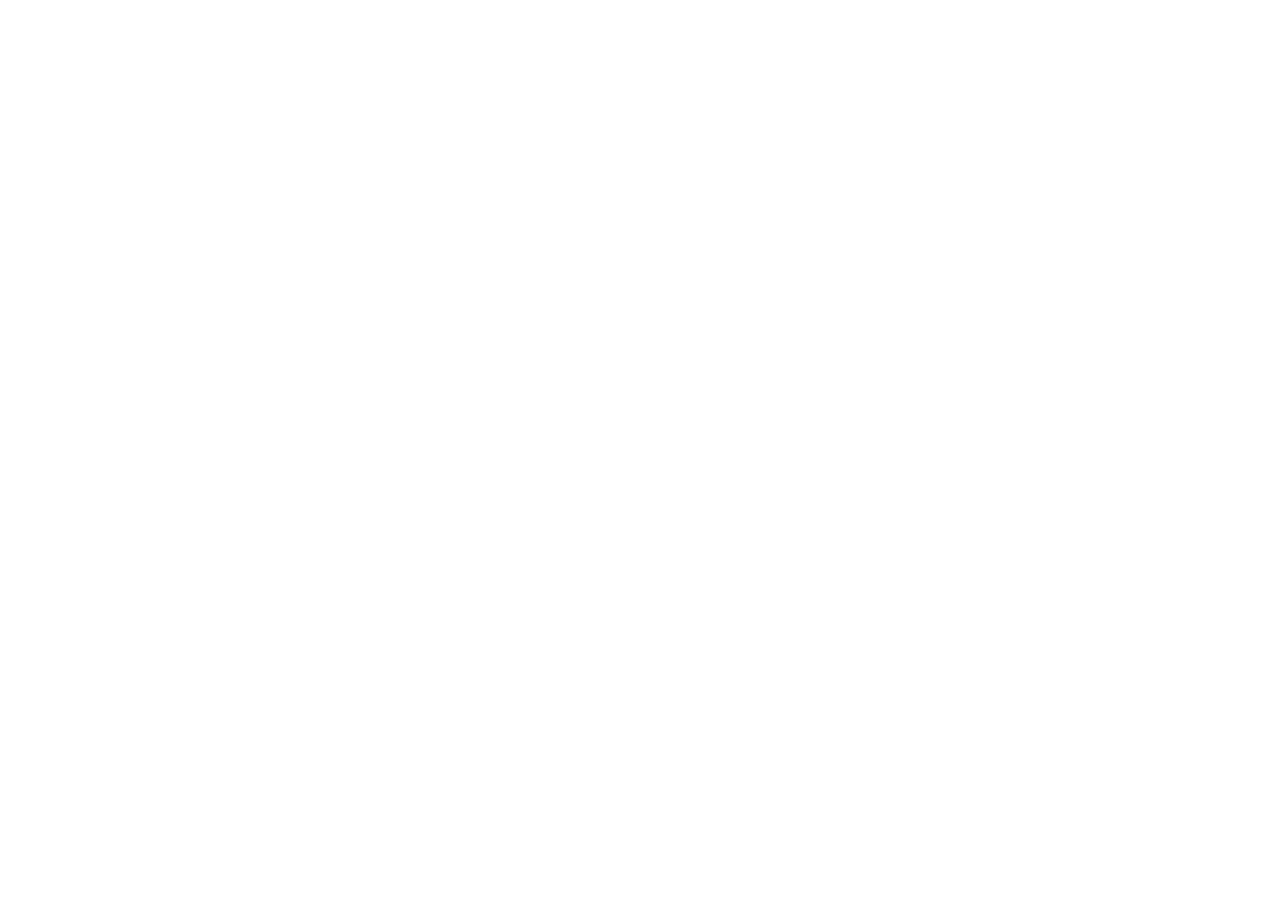
==== commit 7f817926: "Chuyển hướng sang trang mới trong kho tin-thcs Co-Authored-By: Claude Opus 5.5 <noreply@anthropic.co" ====
--- a/index.html
+++ b/index.html
@@ -2,228 +2,20 @@
 <html lang="vi">
 <head>
 <meta charset="utf-8">
-<meta name="viewport" content="width=device-width,initial-scale=1,viewport-fit=cover">
-<title>Thông tin trong giải quyết vấn đề · Tin học 9</title>
-<link rel="preconnect" href="https://fonts.googleapis.com">
-<link rel="stylesheet" href="https://fonts.googleapis.com/css2?family=Be+Vietnam+Pro:ital,wght@0,400;0,500;0,600;0,700;1,400&family=Lexend:wght@500;600;700&display=swap">
-<link rel="stylesheet" href="assets/style.css?v=5">
+<meta name="viewport" content="width=device-width,initial-scale=1">
+<title>Thông tin trong giải quyết vấn đề · Tin học 9 · Đã chuyển địa chỉ</title>
+<meta http-equiv="refresh" content="0; url=https://thanhluongst.github.io/tin-thcs/tin9-thong-tin-giai-quyet-van-de/">
+<link rel="canonical" href="https://thanhluongst.github.io/tin-thcs/tin9-thong-tin-giai-quyet-van-de/">
+<script>location.replace("https://thanhluongst.github.io/tin-thcs/tin9-thong-tin-giai-quyet-van-de/" + location.search + location.hash);</script>
+<style>
+:root{--bg:#f3f7f6;--fg:#15302c;--accent:#0f7a6c}
+@media (prefers-color-scheme:dark){:root{--bg:#0e1716;--fg:#e3efec;--accent:#3cc2ad}}
+body{margin:0;background:var(--bg);color:var(--fg);font:16px/1.6 system-ui,"Segoe UI",sans-serif;padding:40px 16px;text-align:center}
+a{color:var(--accent);font-weight:600}
+</style>
 </head>
 <body>
-<header class="hero">
-  <div class="wrap">
-    <div class="eyebrow">Tin học 9 · Chủ đề 2. Tổ chức lưu trữ, tìm kiếm và trao đổi thông tin</div>
-    <div class="lesson-title"><div class="bai-badge" aria-hidden="true"><span>BÀI</span><b>2</b></div><h1><span class="sr-only">Bài 2. </span>Thông tin trong giải quyết vấn đề</h1></div>
-    <div class="goals">
-      <p class="goals-t">Sau bài học này em sẽ:</p>
-      <ul>
-        <li>Giải thích được sự cần thiết phải quan tâm đến chất lượng thông tin khi tìm kiếm, tiếp nhận và trao đổi thông tin. Nêu được ví dụ minh hoạ.</li>
-        <li>Giải thích được tính mới, tính chính xác, tính đầy đủ, tính sử dụng được của thông tin. Nêu được ví dụ minh hoạ.</li>
-      </ul>
-    </div>
-    <div class="flow" aria-label="Tìm kiếm thông tin, đánh giá chất lượng rồi mới ra quyết định">
-      <span class="node">Tìm kiếm thông tin</span><span class="arr">→</span>
-      <span class="node io">Đánh giá chất lượng</span><span class="arr">→</span>
-      <span class="node">Quyết định đúng đắn</span>
-    </div>
-    <div class="panel">
-    <p class="lead">Nhập <b>tên nhóm</b> và <b>mã buổi học</b> thầy cô cho, rồi bấm <b>Vào buổi học</b>. Em đọc sách giáo khoa, trả lời từng câu hỏi và bấm <b>Nộp câu trả lời</b>. Sau khi các nhóm trình bày, thầy cô nhận xét và <b>chốt kiến thức</b>.</p>
-    <div class="groups" id="group-bar" hidden>
-      <span class="gl">Đang làm bài của nhóm (bấm để chuyển nhóm):</span>
-      <div class="gchips" id="gchips"></div>
-    </div>
-    <div class="who">
-      <label for="hs-name" id="name-label">Họ tên / Nhóm:</label>
-      <input id="hs-name" type="text" placeholder="Ví dụ: Nhóm 3 – 9A1" autocomplete="off">
-    </div>
-    <div class="join" id="join-box">
-      <label for="buoi">Mã buổi học:</label>
-      <input id="buoi" type="text" placeholder="Ví dụ: 9A1-T1" autocomplete="off" style="width:160px">
-      <button class="btn primary" id="join-go" type="button">Vào buổi học</button>
-      <span class="status bad" id="join-msg"></span>
-    </div>
-    <div class="join" id="join-info" hidden>
-      Buổi học: <b id="join-code"></b>
-      <button class="btn" id="leave" type="button">Rời buổi học</button>
-    </div>
-    <div class="mode" id="mode-bar">
-      <span class="pill" id="mode-pill">Học sinh</span>
-      <span id="mode-text">Bài làm được lưu trên máy này.</span>
-      <span class="sync" id="sync"></span>
-    </div>
-    <div class="tools">
-      <span id="pin-box" class="tools">
-        <label for="pin" class="status">Mã giáo viên</label>
-        <input id="pin" type="password" autocomplete="off" style="width:120px">
-        <button class="btn" id="pin-go" type="button">Vào chế độ GV</button>
-        <span class="status bad" id="pin-msg"></span>
-      </span>
-      <button class="btn" id="t-exit" type="button" hidden>Thoát chế độ GV</button>
-      <button class="btn keybtn" id="reveal-all" type="button" hidden>Chốt tất cả</button>
-      <button class="btn chieu-btn" id="chieu-all" type="button" hidden><svg class="ico" viewBox="0 0 24 24" aria-hidden="true"><rect x="3" y="4" width="18" height="12" rx="1.5"/><path d="M12 16v4M8 20h8"/></svg>Chiếu ghi bài</button>
-      <button class="btn keybtn" id="hide-all" type="button" hidden>Ẩn tất cả phần chốt</button>
-      <button class="btn" id="reset" type="button">Làm lại từ đầu</button>
-      <div class="confirm" id="reset-confirm" hidden>
-        <span id="reset-q">Xoá toàn bộ câu trả lời của em?</span>
-        <button class="btn" id="reset-yes" type="button">Xoá</button>
-        <button class="btn" id="reset-all" type="button" hidden>Xoá bài của tất cả nhóm</button>
-        <button class="btn" id="reset-no" type="button">Huỷ</button>
-      </div>
-    </div>
-    </div>
-  </div>
-</header>
-
-<nav class="toc" aria-label="Mục lục">
-  <div class="wrap">
-    <a href="#theo-doi" id="toc-dash" hidden>Theo dõi lớp</a>
-    <a href="#mo-dau" data-stage="mo-dau"><span class="sn">1</span> Khởi động</a>
-    <a href="#phan-1" data-stage="phan-1"><span class="sn">2.1</span> Vai trò của chất lượng thông tin</a>
-    <a href="#phan-2" data-stage="phan-2"><span class="sn">2.2</span> Chất lượng thông tin</a>
-    <a href="#luyen-tap" data-stage="luyen-tap"><span class="sn">3</span> Luyện tập</a>
-    <a href="#van-dung" data-stage="van-dung"><span class="sn">4</span> Vận dụng</a>
-    <span class="prog" id="prog"></span>
-  </div>
-</nav>
-
-<div class="layout">
-<aside class="outline" id="outline" aria-label="Tiến trình bài học"></aside>
-<main>
-  <div class="wrap">
-
-    <section class="part" id="theo-doi" hidden>
-      <div class="part-head"><div class="eyebrow">Dành cho giáo viên</div><h2>Theo dõi lớp</h2></div>
-      <div class="act">
-        <div class="dash-sum" id="dash-sum"></div>
-        <div class="tbl-wrap"><table class="tbl"><thead><tr><th>Học sinh / Nhóm</th><th>Đã nộp</th><th>Cập nhật</th><th id="dash-open-h"></th></tr></thead><tbody id="dash-rows"></tbody></table></div>
-      </div>
-      <div class="act">
-        <div class="dash-q">
-          <label for="dash-select"><b>Xem câu trả lời của cả lớp:</b></label>
-          <select id="dash-select"></select>
-          <button class="btn keybtn" id="dash-reveal" type="button">GV chốt câu này</button>
-        </div>
-        <div class="ans-list" id="dash-answers"></div>
-      </div>
-    </section>
-
-    <section class="part" id="mo-dau">
-      <div class="part-head"><div class="eyebrow">Bước 1</div><h2><span class="sn">1</span> Khởi động</h2></div>
-      <div class="act">
-        <div class="act-tag"><b>Khởi động</b> Chọn trường nào?</div>
-        <div class="reading"><b>Minh:</b> Chào An, bạn đã quyết định chọn trường nào sau khi tốt nghiệp THCS chưa?<br><b>An:</b> Chưa, tớ đang phân vân giữa hai lựa chọn: trường công lập hay trường dân lập.<br><b>Minh:</b> Trường công lập thì học phí thấp, trang thiết bị được Nhà nước đầu tư chắc là phải hơn chứ, bạn còn băn khoăn gì nữa?<br><b>An:</b> Nhưng trường dân lập cũng có ưu điểm: kế hoạch giáo dục linh hoạt, lại có nhiều cơ hội hoạt động, tiếp xúc với các tổ chức, doanh nghiệp nữa.<br><b>Minh:</b> Ừ nhỉ, thế thì bạn cần tìm thêm thông tin. Thông tin trên Internet rất nhiều và dễ tìm kiếm nhưng thông tin hữu ích, có chất lượng cao giúp bạn chọn đúng trường mới thật có ý nghĩa.<br><b>An:</b> Vậy tớ sẽ tìm thông tin có chất lượng để chọn trường phù hợp với sở thích và khả năng của mình.</div>
-        <div data-task="kd1" data-n="1"></div>
-      </div>
-      <div class="act act-ghi">
-        <div class="act-tag"><b>Ghi bài</b> Khởi động</div>
-        <div class="reading">Sau khi thầy cô chốt, em chép nội dung dưới đây vào vở.</div>
-        <div data-concept="g1"></div>
-      </div>
-    </section>
-
-    <section class="part" id="phan-1">
-      <div class="part-head"><div class="eyebrow">Bước 2 · Hình thành kiến thức mới</div><h2><span class="sn">2.1</span> Vai trò của chất lượng thông tin trong giải quyết vấn đề</h2></div>
-
-      <div class="act">
-        <div class="act-tag"><b>Hoạt động 1</b> Chọn trường</div>
-        <div class="reading">Minh đã tìm kiếm thông tin về các trường THPT trên Internet và gửi cho An địa chỉ trang web giới thiệu về một trường THPT. An xem trang web và thấy có nhiều chi tiết ấn tượng, phù hợp với mình (Hình 2.1). Không tìm hiểu thêm nữa, An quyết định chọn trường đó làm nguyện vọng duy nhất của mình.</div>
-        <figure class="fig sm"><img src="hinh/h21.jpg" alt="Trang giới thiệu trường ghi Năm học 2001–2002: tự do sáng tạo, nhiều câu lạc bộ, phát triển kĩ năng, ngoại khoá phong phú, gặp gỡ người nổi tiếng"><figcaption>Hình 2.1. Thông tin giới thiệu về một trường THPT</figcaption></figure>
-        <div data-task="hd1" data-n="1"></div>
-      </div>
-
-      <div class="act">
-        <div class="act-tag"><b>Đọc hiểu</b> Nguồn tin đáng tin cậy</div>
-        <div class="reading">Đọc mục <b>1</b> (SGK trang 10). Do dựa trên thông tin chưa được kiểm chứng, quyết định của An có thể không đúng; hơn nữa, việc An chỉ đăng kí một nguyện vọng sẽ làm giảm cơ hội lựa chọn. Để đưa ra quyết định đúng, An cần sử dụng thông tin có chất lượng từ những nguồn đáng tin cậy. Internet là một kho thông tin khổng lồ, nhưng <b>không phải số lượng bản tin mà là chất lượng của thông tin</b> mới thực sự làm cho thông tin trở thành hữu ích. Ý nào nhóm còn tranh luận thì chọn <b>?</b> để trình bày trước lớp.</div>
-        <div data-task="nguon" data-n="2"></div>
-        <div data-concept="c1"></div>
-      </div>
-
-      <div class="act">
-        <div class="act-tag"><b>Câu hỏi</b> SGK trang 10</div>
-        <div data-task="kol" data-n="1"></div>
-      </div>
-      <div class="act act-ghi">
-        <div class="act-tag"><b>Ghi bài</b> 1. Vai trò của chất lượng thông tin</div>
-        <div class="reading">Sau khi thầy cô chốt, em chép nội dung dưới đây vào vở.</div>
-        <div data-concept="g2"></div>
-      </div>
-    </section>
-
-    <section class="part" id="phan-2">
-      <div class="part-head"><div class="eyebrow">Bước 2 · Hình thành kiến thức mới</div><h2><span class="sn">2.2</span> Chất lượng thông tin</h2></div>
-
-      <div class="act">
-        <div class="act-tag"><b>Hoạt động 2</b> Thông tin hữu ích</div>
-        <div class="reading">Mỗi bạn tự tìm kiếm trên Internet trước, sau đó cả nhóm thống nhất câu trả lời.</div>
-        <div data-task="hd2a" data-n="1"></div>
-        <div data-task="hd2b" data-n="2"></div>
-      </div>
-
-      <div class="act">
-        <div class="act-tag"><b>Đọc hiểu</b> Bốn tiêu chí đánh giá chất lượng thông tin</div>
-        <div class="reading">Đọc mục <b>2</b> (SGK trang 10–11). Chất lượng thông tin thể hiện ở mức độ đáp ứng của thông tin đối với yêu cầu cụ thể nhằm giải quyết vấn đề, làm thông tin trở nên hữu ích. Để đánh giá chất lượng thông tin, em cần xem xét các tiêu chí (Hình 2.2):<ul><li><b>Tính mới</b> (tính cập nhật): thông tin đã bị lỗi thời chưa?</li><li><b>Tính chính xác</b>: nội dung có cụ thể không, có cách để xác minh không?</li><li><b>Tính đầy đủ</b>: thông tin có bao quát nhiều khía cạnh, cho cái nhìn tổng thể không?</li><li><b>Tính sử dụng được</b> (tính liên quan, phù hợp): thông tin có liên quan đến vấn đề cần giải quyết không?</li></ul></div>
-        <figure class="fig">
-          <div class="flow" style="justify-content:center">
-            <span class="node io">Chất lượng thông tin</span><span class="arr">→</span>
-            <span class="node">Tính mới</span><span class="node">Tính chính xác</span><span class="node">Tính đầy đủ</span><span class="node">Tính sử dụng được</span>
-          </div>
-          <figcaption>Hình 2.2. Một số tiêu chí đánh giá chất lượng thông tin</figcaption>
-        </figure>
-        <div data-task="tc" data-n="3"></div>
-        <div data-concept="c2"></div>
-      </div>
-
-      <div class="act">
-        <div class="act-tag"><b>Câu hỏi</b> SGK trang 11</div>
-        <div data-task="p11a" data-n="1"></div>
-        <div data-task="p11b" data-n="2"></div>
-      </div>
-      <div class="act act-ghi">
-        <div class="act-tag"><b>Ghi bài</b> 2. Chất lượng thông tin</div>
-        <div class="reading">Sau khi thầy cô chốt, em chép nội dung dưới đây vào vở.</div>
-        <div data-concept="g3"></div>
-      </div>
-    </section>
-
-    <section class="part" id="luyen-tap">
-      <div class="part-head"><div class="eyebrow">Bước 3</div><h2><span class="sn">3</span> Luyện tập</h2></div>
-      <div class="act">
-        <div class="act-tag"><b>Luyện tập</b> SGK trang 11</div>
-        <div class="reading">Để chuẩn bị cho chuyến tham quan một nông trại, An gọi đến số điện thoại liên lạc được cung cấp trên trang web của nông trại nhưng không được. Minh cho rằng có thể đầu số điện thoại đã thay đổi nhưng nông trại chưa kịp cập nhật lên trang web nên đã tìm kiếm thông tin trên website của các nhà cung cấp dịch vụ viễn thông. Nhờ đó, Minh đã liên hệ thành công với nông trại.</div>
-        <div data-task="lt1" data-n="1"></div>
-        <div data-task="lt2" data-n="2"></div>
-      </div>
-      <div class="act act-ghi">
-        <div class="act-tag"><b>Ghi bài</b> Luyện tập</div>
-        <div class="reading">Sau khi thầy cô chốt, em chép nội dung dưới đây vào vở.</div>
-        <div data-concept="g4"></div>
-      </div>
-    </section>
-
-    <section class="part" id="van-dung">
-      <div class="part-head"><div class="eyebrow">Bước 4</div><h2><span class="sn">4</span> Vận dụng</h2></div>
-      <div class="act">
-        <div class="act-tag"><b>Vận dụng</b> Máy tính điện tử kĩ thuật số đầu tiên</div>
-        <div class="reading">Em hãy tìm trên Internet thông tin về chiếc máy tính điện tử kĩ thuật số đầu tiên trên thế giới. Đánh giá chất lượng thông tin tìm được.</div>
-        <div data-task="vd1" data-n="1"></div>
-        <div data-task="vd2" data-n="2"></div>
-      </div>
-      <div class="act act-ghi">
-        <div class="act-tag"><b>Ghi bài</b> Vận dụng</div>
-        <div class="reading">Sau khi thầy cô chốt, em chép nội dung dưới đây vào vở.</div>
-        <div data-concept="g5"></div>
-      </div>
-    </section>
-
-  </div>
-</main>
-</div>
-
-<footer class="foot"><div class="wrap">Tin học 9 – Kết nối tri thức với cuộc sống · <a href="giaovien.html">Trang giáo viên</a></div></footer>
-<script src="config.js?v=5"></script>
-<script src="assets/content.js?v=5"></script>
-<script src="assets/outline.js?v=5"></script>
-<script src="assets/api.js?v=5"></script>
-<script src="assets/chieu.js?v=5"></script>
-<script src="assets/hs.js?v=5"></script>
+<p>Bài học đã chuyển sang địa chỉ mới:</p>
+<p><a href="https://thanhluongst.github.io/tin-thcs/tin9-thong-tin-giai-quyet-van-de/">https://thanhluongst.github.io/tin-thcs/tin9-thong-tin-giai-quyet-van-de/</a></p>
 </body>
 </html>
